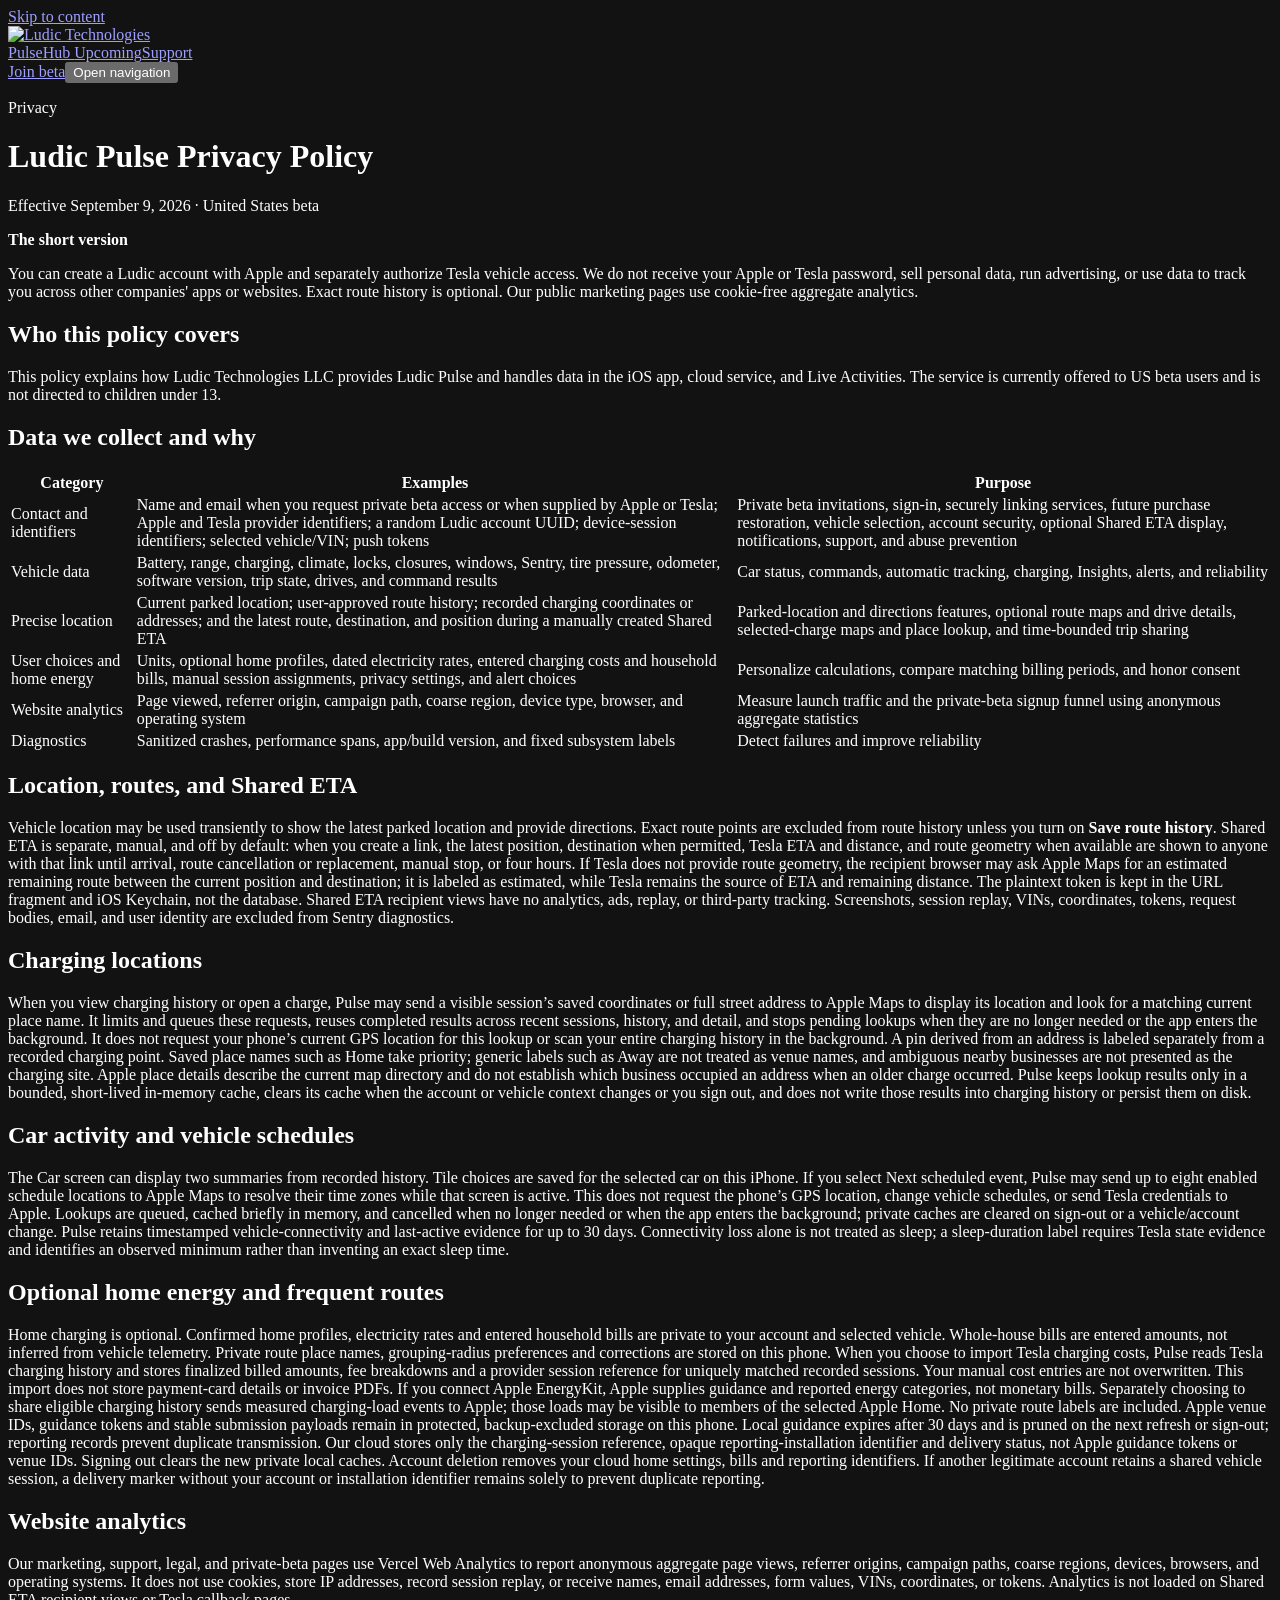
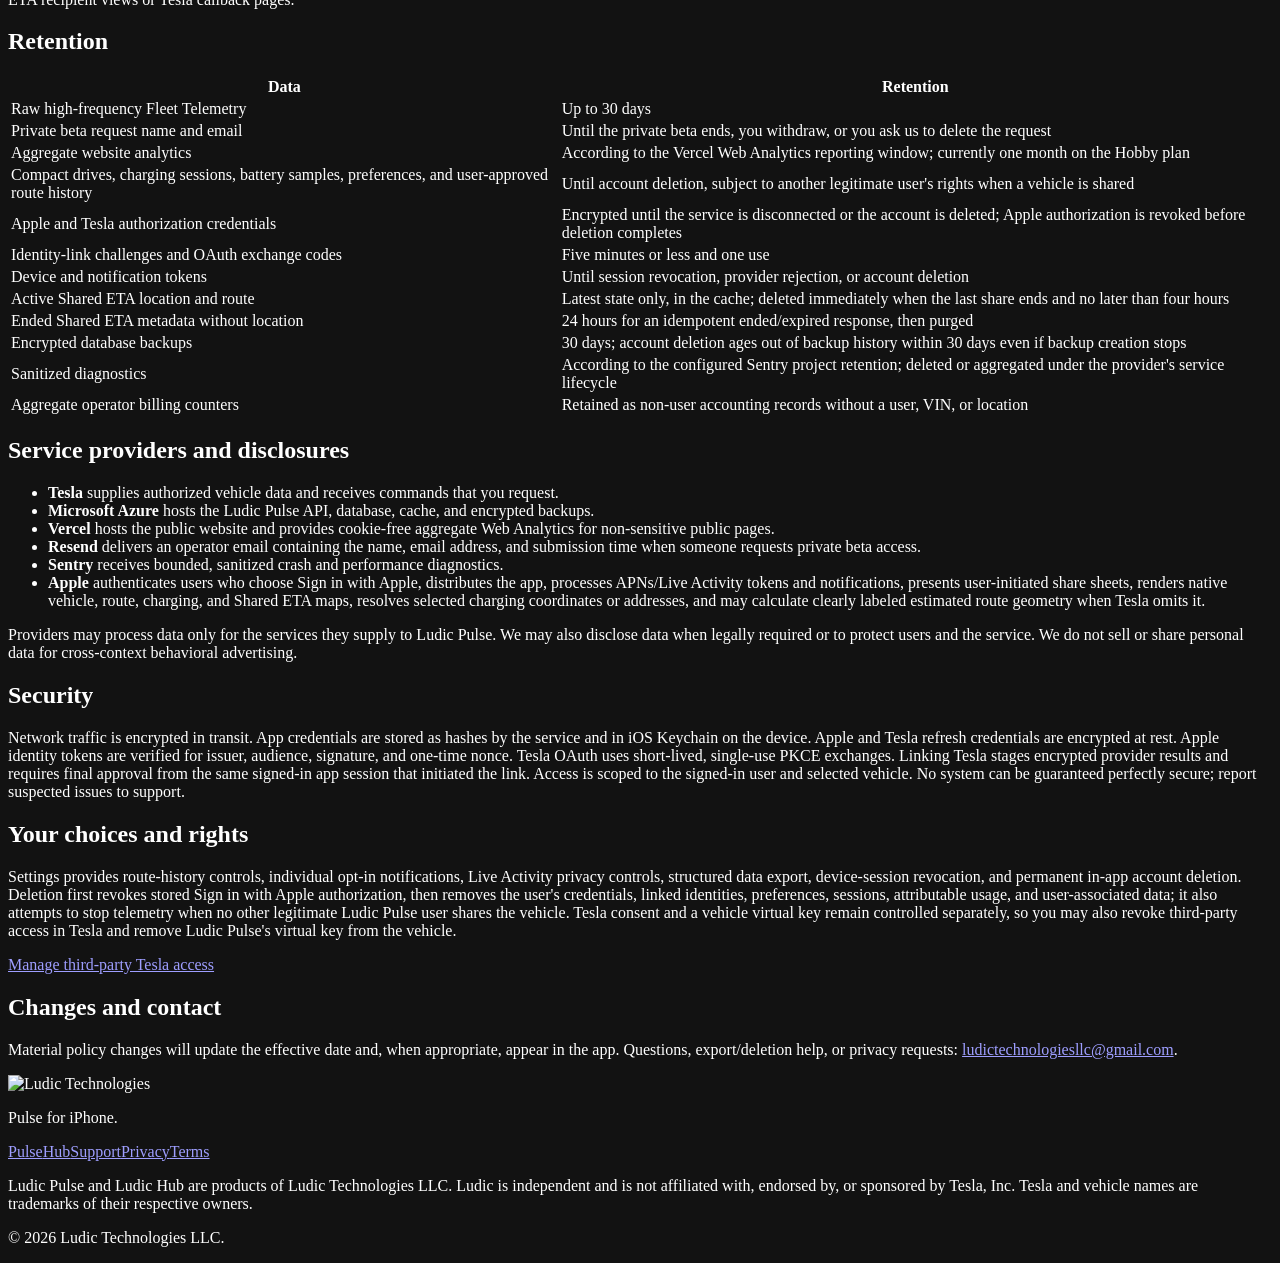
==== privacy/index.html @ b009cfc4 "Disclose optional schedule time-zone lookups and vehicle presence retention" ====
<!doctype html>
<html lang="en"><head><meta charset="utf-8"><meta name="viewport" content="width=device-width,initial-scale=1">
<meta name="description" content="How Ludic Pulse collects, uses, retains, and protects account, vehicle, location, and diagnostic data."><meta name="color-scheme" content="dark">
<link rel="icon" href="data:,"><title>Privacy · Ludic Pulse</title><link rel="stylesheet" href="/styles.css?v=20260829-message-thread-v1"><script defer src="/site.js?v=20260901-analytics-v1"></script><script defer src="/analytics.js?v=20260901-pageview-v1"></script></head><body><a class="skip-link" href="#main">Skip to content</a><header class="site-header" data-header><div class="nav-shell"><a class="brand" href="/" aria-label="Ludic Technologies home"><img src="/assets/ludic-technologies-wordmark.png" alt="Ludic Technologies" width="1130" height="302"></a><div class="nav-actions"><nav id="site-nav" class="site-nav" aria-label="Main navigation" data-menu><a href="/">Pulse</a><a href="/hub/">Hub <span class="nav-note">Upcoming</span></a><a href="/support/">Support</a></nav><a class="nav-beta" href="/beta/">Join beta</a><button class="menu-button" type="button" aria-expanded="false" aria-controls="site-nav" data-menu-button><span class="sr-only">Open navigation</span><span></span><span></span></button></div></div></header><main id="main" class="content-main" tabindex="-1"><p class="eyebrow">Privacy</p><h1>Ludic Pulse Privacy Policy</h1>
<p class="sub">Effective September 9, 2026 · United States beta</p>
<div class="card"><strong>The short version</strong><p>You can create a Ludic account with Apple and separately authorize Tesla vehicle access. We do not receive your Apple or Tesla password, sell personal data, run advertising, or use data to track you across other companies' apps or websites. Exact route history is optional. Our public marketing pages use cookie-free aggregate analytics.</p></div>
<h2>Who this policy covers</h2><p>This policy explains how Ludic Technologies LLC provides Ludic Pulse and handles data in the iOS app, cloud service, and Live Activities. The service is currently offered to US beta users and is not directed to children under 13.</p>
<h2>Data we collect and why</h2><table><thead><tr><th>Category</th><th>Examples</th><th>Purpose</th></tr></thead><tbody>
<tr><td data-label="Category">Contact and identifiers</td><td data-label="Examples">Name and email when you request private beta access or when supplied by Apple or Tesla; Apple and Tesla provider identifiers; a random Ludic account UUID; device-session identifiers; selected vehicle/VIN; push tokens</td><td data-label="Purpose">Private beta invitations, sign-in, securely linking services, future purchase restoration, vehicle selection, account security, optional Shared ETA display, notifications, support, and abuse prevention</td></tr>
<tr><td data-label="Category">Vehicle data</td><td data-label="Examples">Battery, range, charging, climate, locks, closures, windows, Sentry, tire pressure, odometer, software version, trip state, drives, and command results</td><td data-label="Purpose">Car status, commands, automatic tracking, charging, Insights, alerts, and reliability</td></tr>
<tr><td data-label="Category">Precise location</td><td data-label="Examples">Current parked location; user-approved route history; recorded charging coordinates or addresses; and the latest route, destination, and position during a manually created Shared ETA</td><td data-label="Purpose">Parked-location and directions features, optional route maps and drive details, selected-charge maps and place lookup, and time-bounded trip sharing</td></tr>
<tr><td data-label="Category">User choices and home energy</td><td data-label="Examples">Units, optional home profiles, dated electricity rates, entered charging costs and household bills, manual session assignments, privacy settings, and alert choices</td><td data-label="Purpose">Personalize calculations, compare matching billing periods, and honor consent</td></tr>
<tr><td data-label="Category">Website analytics</td><td data-label="Examples">Page viewed, referrer origin, campaign path, coarse region, device type, browser, and operating system</td><td data-label="Purpose">Measure launch traffic and the private-beta signup funnel using anonymous aggregate statistics</td></tr>
<tr><td data-label="Category">Diagnostics</td><td data-label="Examples">Sanitized crashes, performance spans, app/build version, and fixed subsystem labels</td><td data-label="Purpose">Detect failures and improve reliability</td></tr>
</tbody></table>
<h2>Location, routes, and Shared ETA</h2><p>Vehicle location may be used transiently to show the latest parked location and provide directions. Exact route points are excluded from route history unless you turn on <strong>Save route history</strong>. Shared ETA is separate, manual, and off by default: when you create a link, the latest position, destination when permitted, Tesla ETA and distance, and route geometry when available are shown to anyone with that link until arrival, route cancellation or replacement, manual stop, or four hours. If Tesla does not provide route geometry, the recipient browser may ask Apple Maps for an estimated remaining route between the current position and destination; it is labeled as estimated, while Tesla remains the source of ETA and remaining distance. The plaintext token is kept in the URL fragment and iOS Keychain, not the database. Shared ETA recipient views have no analytics, ads, replay, or third-party tracking. Screenshots, session replay, VINs, coordinates, tokens, request bodies, email, and user identity are excluded from Sentry diagnostics.</p>
<h2>Charging locations</h2><p>When you view charging history or open a charge, Pulse may send a visible session’s saved coordinates or full street address to Apple Maps to display its location and look for a matching current place name. It limits and queues these requests, reuses completed results across recent sessions, history, and detail, and stops pending lookups when they are no longer needed or the app enters the background. It does not request your phone’s current GPS location for this lookup or scan your entire charging history in the background. A pin derived from an address is labeled separately from a recorded charging point. Saved place names such as Home take priority; generic labels such as Away are not treated as venue names, and ambiguous nearby businesses are not presented as the charging site. Apple place details describe the current map directory and do not establish which business occupied an address when an older charge occurred. Pulse keeps lookup results only in a bounded, short-lived in-memory cache, clears its cache when the account or vehicle context changes or you sign out, and does not write those results into charging history or persist them on disk.</p>
<h2>Car activity and vehicle schedules</h2><p>The Car screen can display two summaries from recorded history. Tile choices are saved for the selected car on this iPhone. If you select Next scheduled event, Pulse may send up to eight enabled schedule locations to Apple Maps to resolve their time zones while that screen is active. This does not request the phone’s GPS location, change vehicle schedules, or send Tesla credentials to Apple. Lookups are queued, cached briefly in memory, and cancelled when no longer needed or when the app enters the background; private caches are cleared on sign-out or a vehicle/account change. Pulse retains timestamped vehicle-connectivity and last-active evidence for up to 30 days. Connectivity loss alone is not treated as sleep; a sleep-duration label requires Tesla state evidence and identifies an observed minimum rather than inventing an exact sleep time.</p>
<h2>Optional home energy and frequent routes</h2><p>Home charging is optional. Confirmed home profiles, electricity rates and entered household bills are private to your account and selected vehicle. Whole-house bills are entered amounts, not inferred from vehicle telemetry. Private route place names, grouping-radius preferences and corrections are stored on this phone. When you choose to import Tesla charging costs, Pulse reads Tesla charging history and stores finalized billed amounts, fee breakdowns and a provider session reference for uniquely matched recorded sessions. Your manual cost entries are not overwritten. This import does not store payment-card details or invoice PDFs. If you connect Apple EnergyKit, Apple supplies guidance and reported energy categories, not monetary bills. Separately choosing to share eligible charging history sends measured charging-load events to Apple; those loads may be visible to members of the selected Apple Home. No private route labels are included. Apple venue IDs, guidance tokens and stable submission payloads remain in protected, backup-excluded storage on this phone. Local guidance expires after 30 days and is pruned on the next refresh or sign-out; reporting records prevent duplicate transmission. Our cloud stores only the charging-session reference, opaque reporting-installation identifier and delivery status, not Apple guidance tokens or venue IDs. Signing out clears the new private local caches. Account deletion removes your cloud home settings, bills and reporting identifiers. If another legitimate account retains a shared vehicle session, a delivery marker without your account or installation identifier remains solely to prevent duplicate reporting.</p>
<h2>Website analytics</h2><p>Our marketing, support, legal, and private-beta pages use Vercel Web Analytics to report anonymous aggregate page views, referrer origins, campaign paths, coarse regions, devices, browsers, and operating systems. It does not use cookies, store IP addresses, record session replay, or receive names, email addresses, form values, VINs, coordinates, or tokens. Analytics is not loaded on Shared ETA recipient views or Tesla callback pages.</p>
<h2>Retention</h2><table><thead><tr><th>Data</th><th>Retention</th></tr></thead><tbody>
<tr><td data-label="Data">Raw high-frequency Fleet Telemetry</td><td data-label="Retention">Up to 30 days</td></tr>
<tr><td data-label="Data">Private beta request name and email</td><td data-label="Retention">Until the private beta ends, you withdraw, or you ask us to delete the request</td></tr>
<tr><td data-label="Data">Aggregate website analytics</td><td data-label="Retention">According to the Vercel Web Analytics reporting window; currently one month on the Hobby plan</td></tr>
<tr><td data-label="Data">Compact drives, charging sessions, battery samples, preferences, and user-approved route history</td><td data-label="Retention">Until account deletion, subject to another legitimate user's rights when a vehicle is shared</td></tr>
<tr><td data-label="Data">Apple and Tesla authorization credentials</td><td data-label="Retention">Encrypted until the service is disconnected or the account is deleted; Apple authorization is revoked before deletion completes</td></tr>
<tr><td data-label="Data">Identity-link challenges and OAuth exchange codes</td><td data-label="Retention">Five minutes or less and one use</td></tr>
<tr><td data-label="Data">Device and notification tokens</td><td data-label="Retention">Until session revocation, provider rejection, or account deletion</td></tr>
<tr><td data-label="Data">Active Shared ETA location and route</td><td data-label="Retention">Latest state only, in the cache; deleted immediately when the last share ends and no later than four hours</td></tr>
<tr><td data-label="Data">Ended Shared ETA metadata without location</td><td data-label="Retention">24 hours for an idempotent ended/expired response, then purged</td></tr>
<tr><td data-label="Data">Encrypted database backups</td><td data-label="Retention">30 days; account deletion ages out of backup history within 30 days even if backup creation stops</td></tr>
<tr><td data-label="Data">Sanitized diagnostics</td><td data-label="Retention">According to the configured Sentry project retention; deleted or aggregated under the provider's service lifecycle</td></tr>
<tr><td data-label="Data">Aggregate operator billing counters</td><td data-label="Retention">Retained as non-user accounting records without a user, VIN, or location</td></tr>
</tbody></table>
<h2>Service providers and disclosures</h2><ul><li><strong>Tesla</strong> supplies authorized vehicle data and receives commands that you request.</li><li><strong>Microsoft Azure</strong> hosts the Ludic Pulse API, database, cache, and encrypted backups.</li><li><strong>Vercel</strong> hosts the public website and provides cookie-free aggregate Web Analytics for non-sensitive public pages.</li><li><strong>Resend</strong> delivers an operator email containing the name, email address, and submission time when someone requests private beta access.</li><li><strong>Sentry</strong> receives bounded, sanitized crash and performance diagnostics.</li><li><strong>Apple</strong> authenticates users who choose Sign in with Apple, distributes the app, processes APNs/Live Activity tokens and notifications, presents user-initiated share sheets, renders native vehicle, route, charging, and Shared ETA maps, resolves selected charging coordinates or addresses, and may calculate clearly labeled estimated route geometry when Tesla omits it.</li></ul><p>Providers may process data only for the services they supply to Ludic Pulse. We may also disclose data when legally required or to protect users and the service. We do not sell or share personal data for cross-context behavioral advertising.</p>
<h2>Security</h2><p>Network traffic is encrypted in transit. App credentials are stored as hashes by the service and in iOS Keychain on the device. Apple and Tesla refresh credentials are encrypted at rest. Apple identity tokens are verified for issuer, audience, signature, and one-time nonce. Tesla OAuth uses short-lived, single-use PKCE exchanges. Linking Tesla stages encrypted provider results and requires final approval from the same signed-in app session that initiated the link. Access is scoped to the signed-in user and selected vehicle. No system can be guaranteed perfectly secure; report suspected issues to support.</p>
<h2 id="your-choices-and-rights">Your choices and rights</h2><p>Settings provides route-history controls, individual opt-in notifications, Live Activity privacy controls, structured data export, device-session revocation, and permanent in-app account deletion. Deletion first revokes stored Sign in with Apple authorization, then removes the user's credentials, linked identities, preferences, sessions, attributable usage, and user-associated data; it also attempts to stop telemetry when no other legitimate Ludic Pulse user shares the vehicle. Tesla consent and a vehicle virtual key remain controlled separately, so you may also revoke third-party access in Tesla and remove Ludic Pulse's virtual key from the vehicle.</p>
<p><a href="https://www.tesla.com/support/access-third-party-apps">Manage third-party Tesla access</a></p>
<h2>Changes and contact</h2><p>Material policy changes will update the effective date and, when appropriate, appear in the app. Questions, export/deletion help, or privacy requests: <a href="mailto:ludictechnologiesllc@gmail.com">ludictechnologiesllc@gmail.com</a>.</p></main><footer class="site-footer"><div class="footer-shell"><div class="footer-brand"><img src="/assets/ludic-technologies-wordmark.png" alt="Ludic Technologies" width="1130" height="302"><p>Pulse for iPhone.</p></div><div class="footer-content"><nav aria-label="Footer navigation"><a href="/">Pulse</a><a href="/hub/">Hub</a><a href="/support/">Support</a><a href="/privacy/">Privacy</a><a href="/terms/">Terms</a></nav><p class="legal-line">Ludic Pulse and Ludic Hub are products of Ludic Technologies LLC. Ludic is independent and is not affiliated with, endorsed by, or sponsored by Tesla, Inc. Tesla and vehicle names are trademarks of their respective owners.</p><p class="copyright">© <span data-year>2026</span> Ludic Technologies LLC.</p></div></div></footer></body></html>
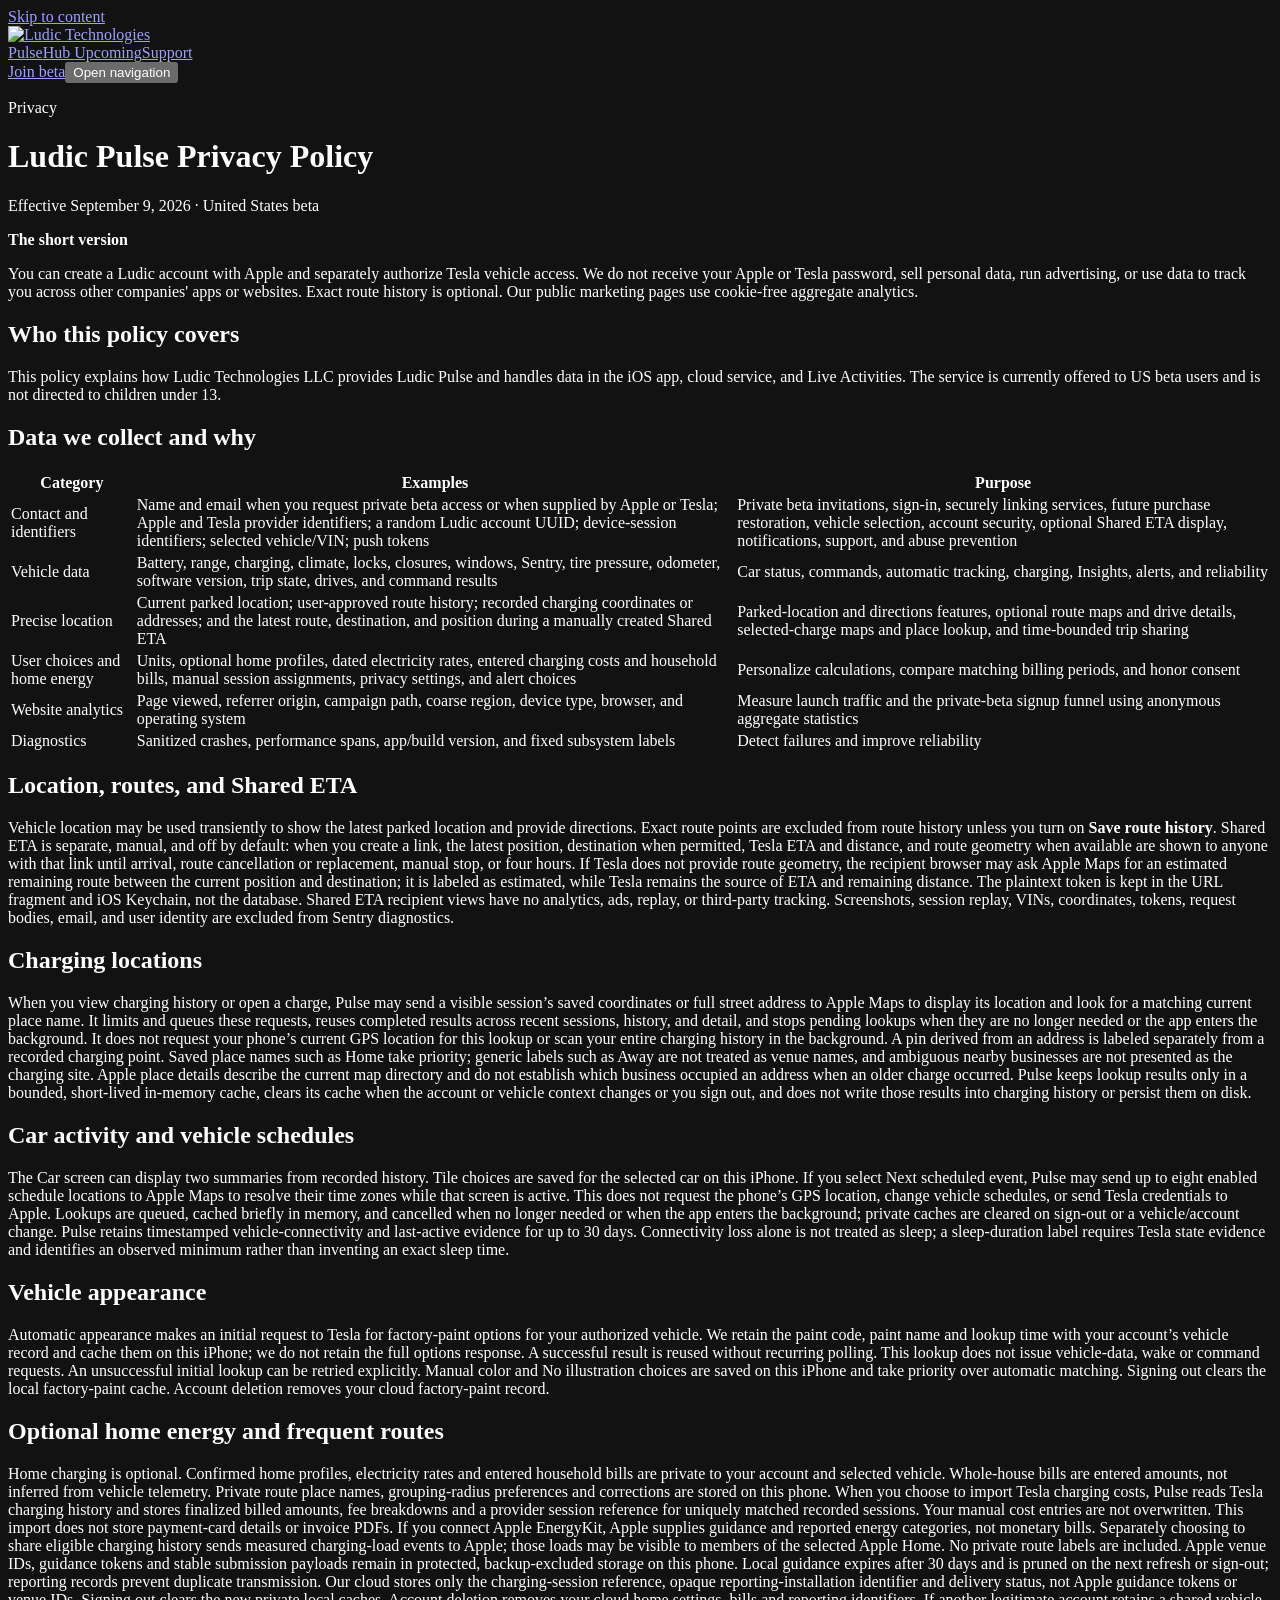
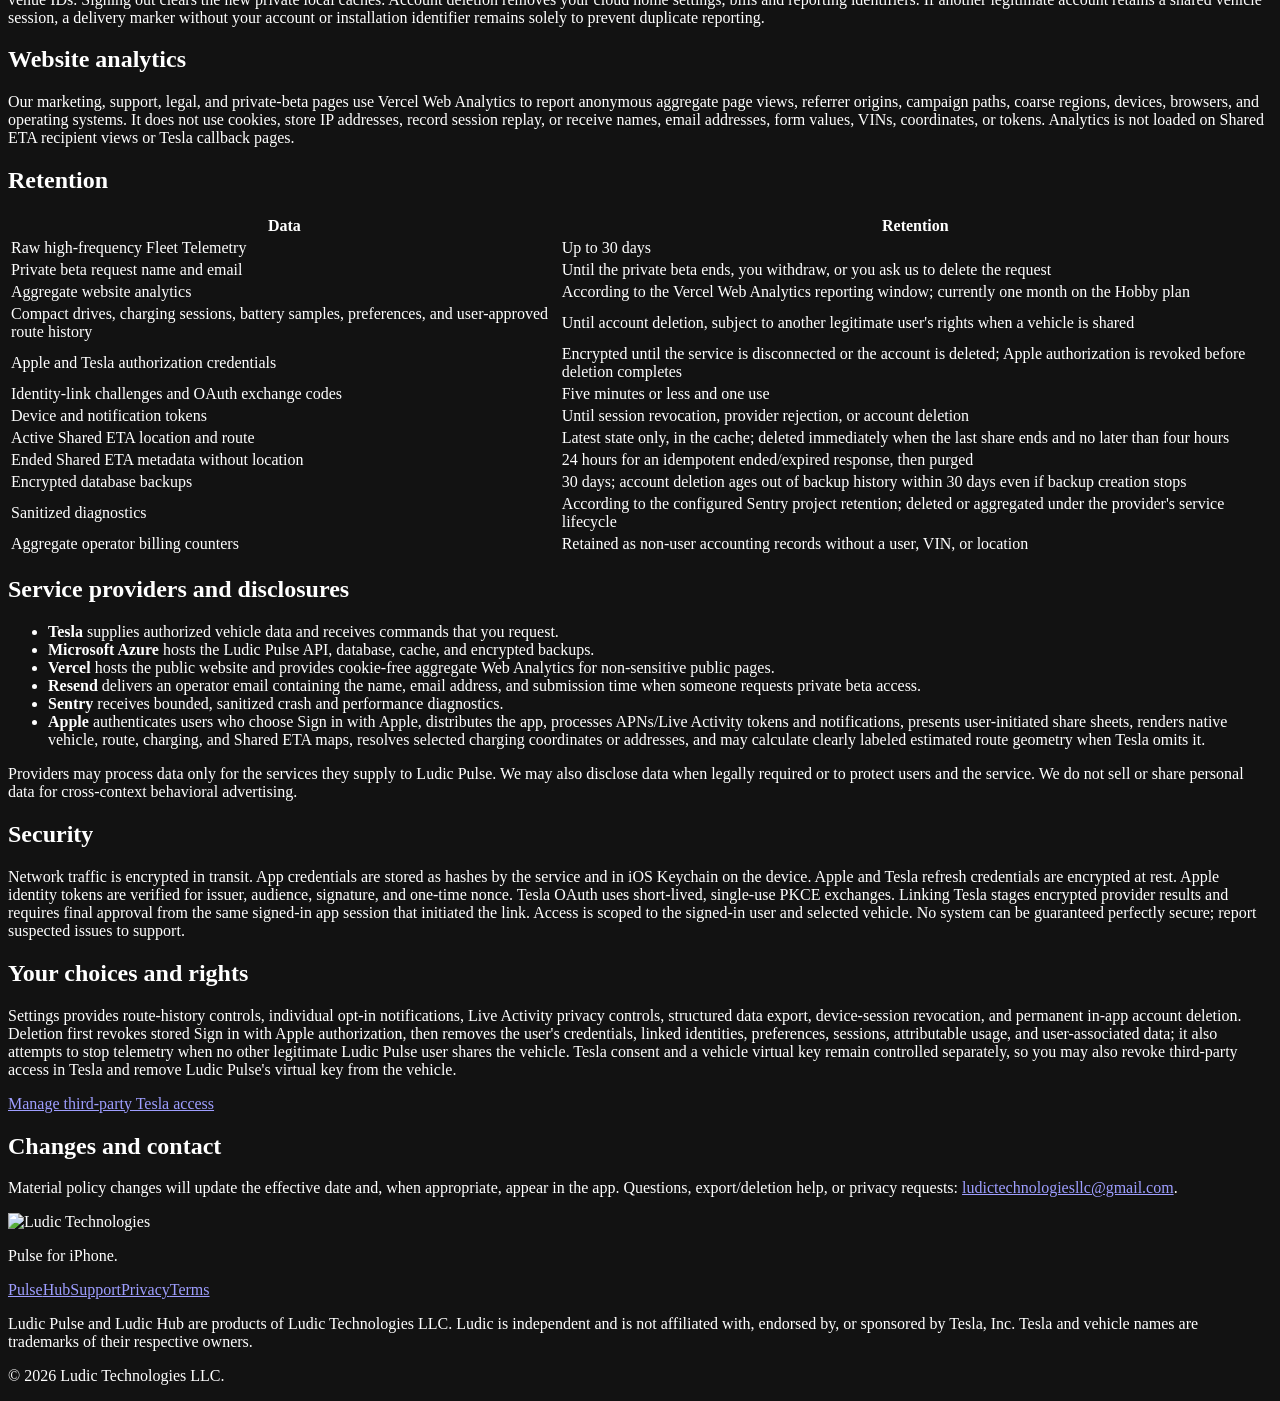
==== commit f38529f4: "Disclose one-time factory paint metadata lookup and cache" ====
--- a/privacy/index.html
+++ b/privacy/index.html
@@ -16,6 +16,7 @@
 <h2>Location, routes, and Shared ETA</h2><p>Vehicle location may be used transiently to show the latest parked location and provide directions. Exact route points are excluded from route history unless you turn on <strong>Save route history</strong>. Shared ETA is separate, manual, and off by default: when you create a link, the latest position, destination when permitted, Tesla ETA and distance, and route geometry when available are shown to anyone with that link until arrival, route cancellation or replacement, manual stop, or four hours. If Tesla does not provide route geometry, the recipient browser may ask Apple Maps for an estimated remaining route between the current position and destination; it is labeled as estimated, while Tesla remains the source of ETA and remaining distance. The plaintext token is kept in the URL fragment and iOS Keychain, not the database. Shared ETA recipient views have no analytics, ads, replay, or third-party tracking. Screenshots, session replay, VINs, coordinates, tokens, request bodies, email, and user identity are excluded from Sentry diagnostics.</p>
 <h2>Charging locations</h2><p>When you view charging history or open a charge, Pulse may send a visible session’s saved coordinates or full street address to Apple Maps to display its location and look for a matching current place name. It limits and queues these requests, reuses completed results across recent sessions, history, and detail, and stops pending lookups when they are no longer needed or the app enters the background. It does not request your phone’s current GPS location for this lookup or scan your entire charging history in the background. A pin derived from an address is labeled separately from a recorded charging point. Saved place names such as Home take priority; generic labels such as Away are not treated as venue names, and ambiguous nearby businesses are not presented as the charging site. Apple place details describe the current map directory and do not establish which business occupied an address when an older charge occurred. Pulse keeps lookup results only in a bounded, short-lived in-memory cache, clears its cache when the account or vehicle context changes or you sign out, and does not write those results into charging history or persist them on disk.</p>
 <h2>Car activity and vehicle schedules</h2><p>The Car screen can display two summaries from recorded history. Tile choices are saved for the selected car on this iPhone. If you select Next scheduled event, Pulse may send up to eight enabled schedule locations to Apple Maps to resolve their time zones while that screen is active. This does not request the phone’s GPS location, change vehicle schedules, or send Tesla credentials to Apple. Lookups are queued, cached briefly in memory, and cancelled when no longer needed or when the app enters the background; private caches are cleared on sign-out or a vehicle/account change. Pulse retains timestamped vehicle-connectivity and last-active evidence for up to 30 days. Connectivity loss alone is not treated as sleep; a sleep-duration label requires Tesla state evidence and identifies an observed minimum rather than inventing an exact sleep time.</p>
+<h2>Vehicle appearance</h2><p>Automatic appearance makes an initial request to Tesla for factory-paint options for your authorized vehicle. We retain the paint code, paint name and lookup time with your account’s vehicle record and cache them on this iPhone; we do not retain the full options response. A successful result is reused without recurring polling. This lookup does not issue vehicle-data, wake or command requests. An unsuccessful initial lookup can be retried explicitly. Manual color and No illustration choices are saved on this iPhone and take priority over automatic matching. Signing out clears the local factory-paint cache. Account deletion removes your cloud factory-paint record.</p>
 <h2>Optional home energy and frequent routes</h2><p>Home charging is optional. Confirmed home profiles, electricity rates and entered household bills are private to your account and selected vehicle. Whole-house bills are entered amounts, not inferred from vehicle telemetry. Private route place names, grouping-radius preferences and corrections are stored on this phone. When you choose to import Tesla charging costs, Pulse reads Tesla charging history and stores finalized billed amounts, fee breakdowns and a provider session reference for uniquely matched recorded sessions. Your manual cost entries are not overwritten. This import does not store payment-card details or invoice PDFs. If you connect Apple EnergyKit, Apple supplies guidance and reported energy categories, not monetary bills. Separately choosing to share eligible charging history sends measured charging-load events to Apple; those loads may be visible to members of the selected Apple Home. No private route labels are included. Apple venue IDs, guidance tokens and stable submission payloads remain in protected, backup-excluded storage on this phone. Local guidance expires after 30 days and is pruned on the next refresh or sign-out; reporting records prevent duplicate transmission. Our cloud stores only the charging-session reference, opaque reporting-installation identifier and delivery status, not Apple guidance tokens or venue IDs. Signing out clears the new private local caches. Account deletion removes your cloud home settings, bills and reporting identifiers. If another legitimate account retains a shared vehicle session, a delivery marker without your account or installation identifier remains solely to prevent duplicate reporting.</p>
 <h2>Website analytics</h2><p>Our marketing, support, legal, and private-beta pages use Vercel Web Analytics to report anonymous aggregate page views, referrer origins, campaign paths, coarse regions, devices, browsers, and operating systems. It does not use cookies, store IP addresses, record session replay, or receive names, email addresses, form values, VINs, coordinates, or tokens. Analytics is not loaded on Shared ETA recipient views or Tesla callback pages.</p>
 <h2>Retention</h2><table><thead><tr><th>Data</th><th>Retention</th></tr></thead><tbody>
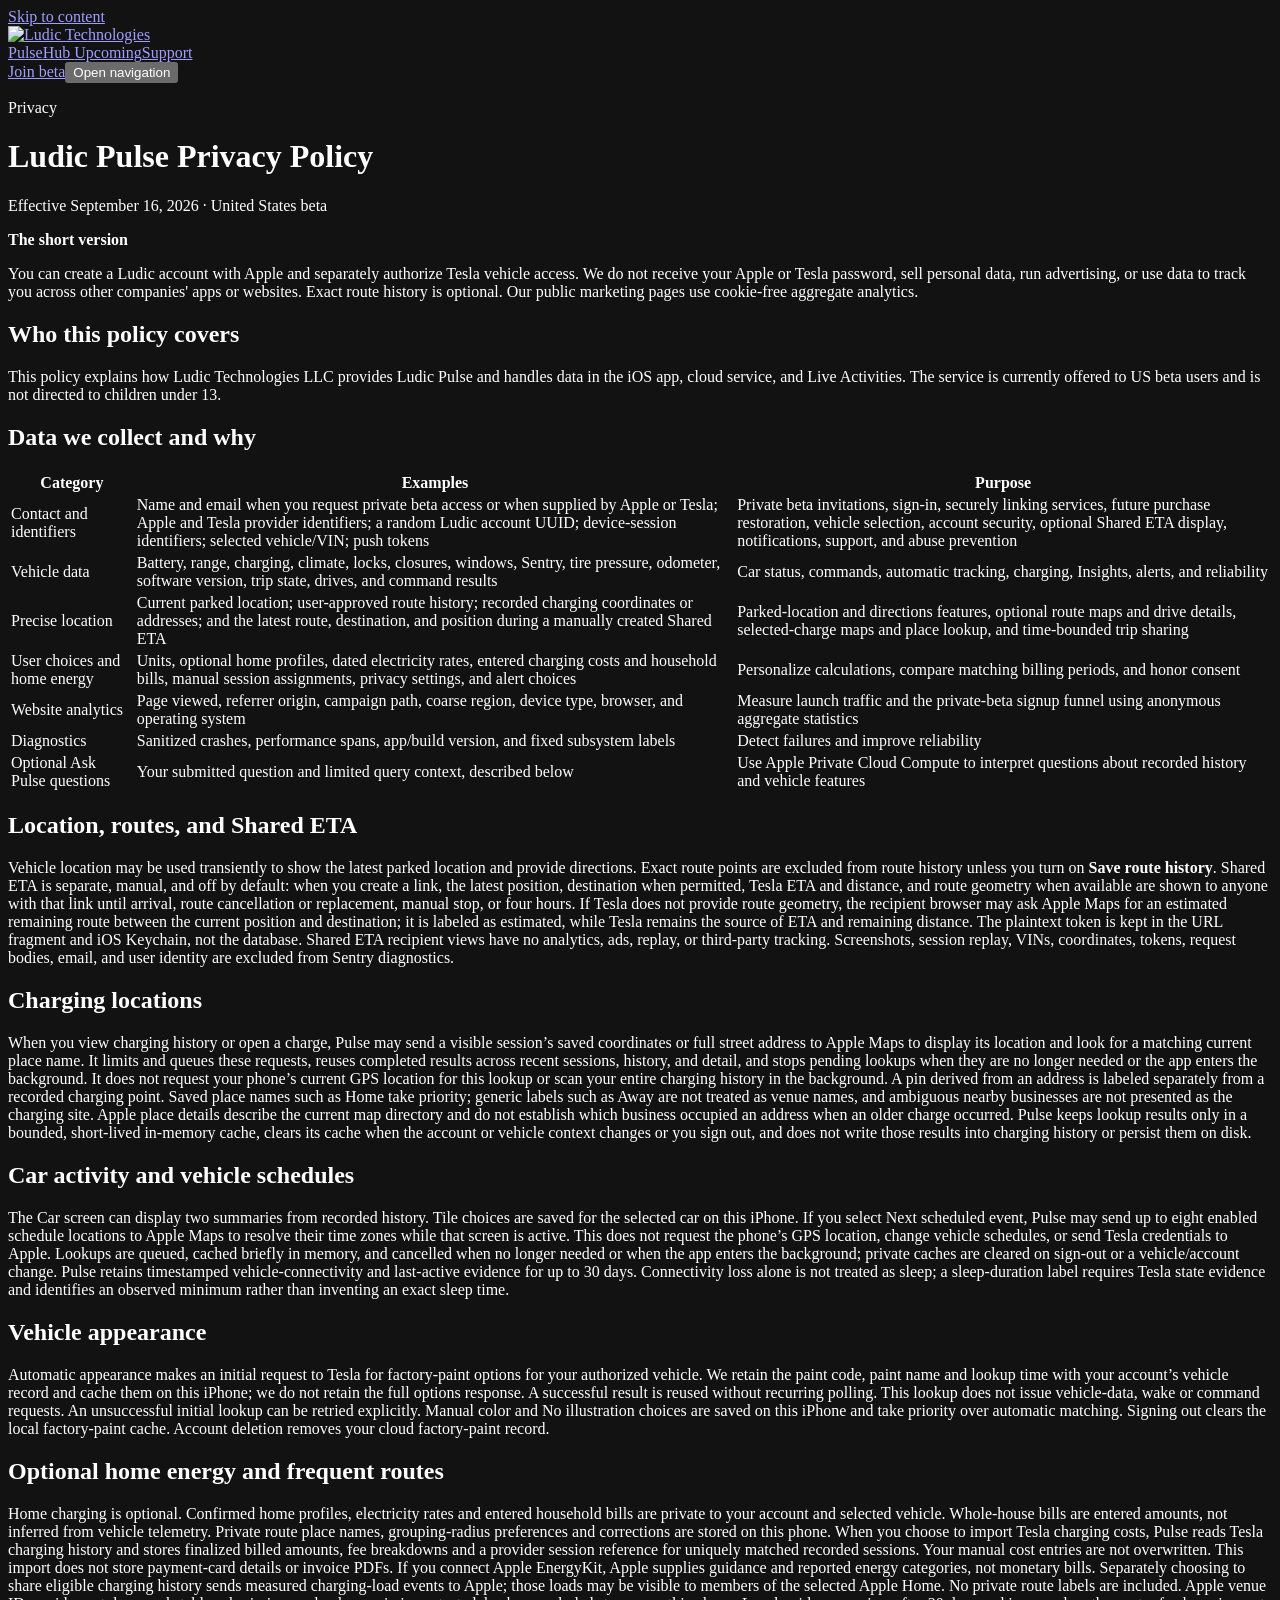
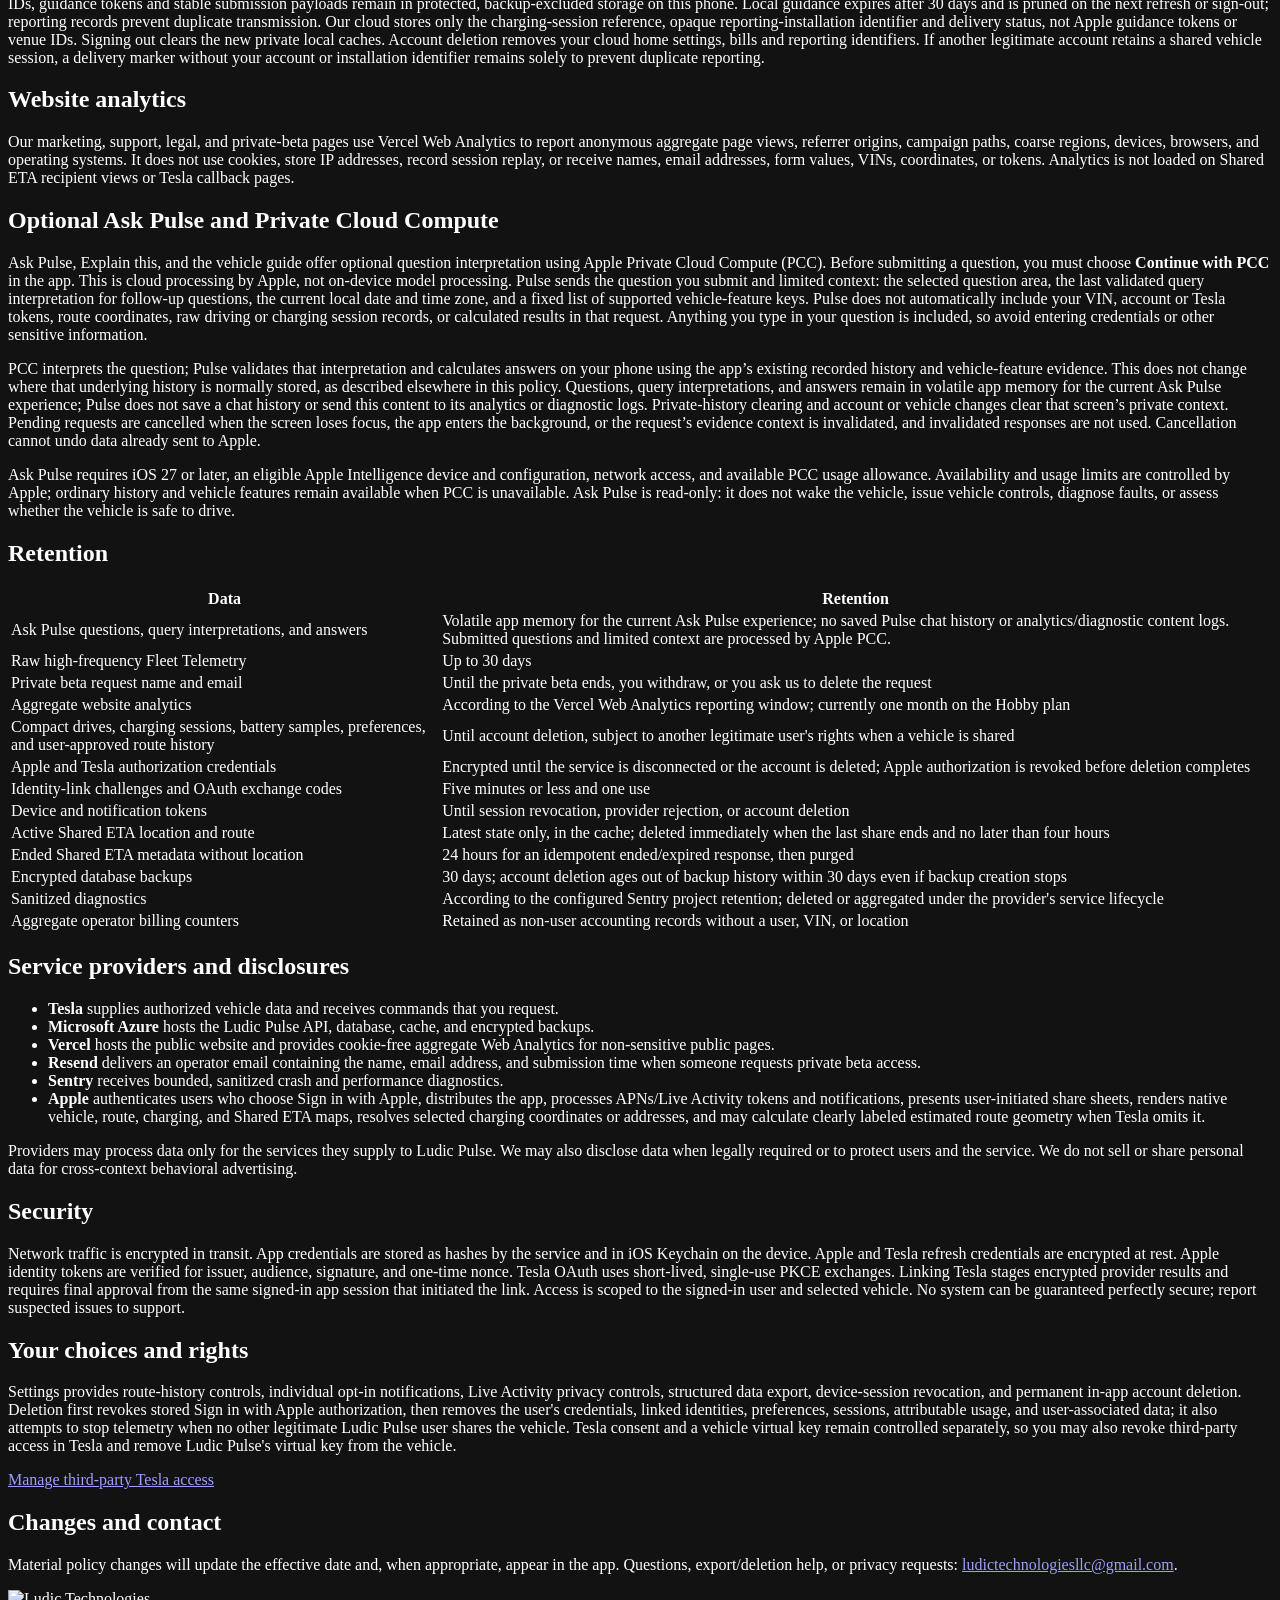
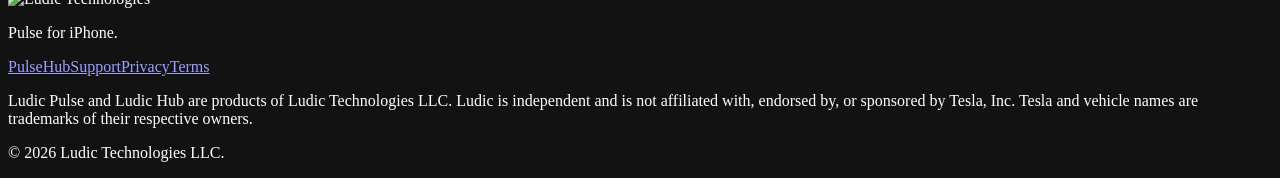
==== commit 3d1c3702: "Disclose optional Ask Pulse Private Cloud Compute processing" ====
--- a/privacy/index.html
+++ b/privacy/index.html
@@ -2,7 +2,7 @@
 <html lang="en"><head><meta charset="utf-8"><meta name="viewport" content="width=device-width,initial-scale=1">
 <meta name="description" content="How Ludic Pulse collects, uses, retains, and protects account, vehicle, location, and diagnostic data."><meta name="color-scheme" content="dark">
 <link rel="icon" href="data:,"><title>Privacy · Ludic Pulse</title><link rel="stylesheet" href="/styles.css?v=20260829-message-thread-v1"><script defer src="/site.js?v=20260901-analytics-v1"></script><script defer src="/analytics.js?v=20260901-pageview-v1"></script></head><body><a class="skip-link" href="#main">Skip to content</a><header class="site-header" data-header><div class="nav-shell"><a class="brand" href="/" aria-label="Ludic Technologies home"><img src="/assets/ludic-technologies-wordmark.png" alt="Ludic Technologies" width="1130" height="302"></a><div class="nav-actions"><nav id="site-nav" class="site-nav" aria-label="Main navigation" data-menu><a href="/">Pulse</a><a href="/hub/">Hub <span class="nav-note">Upcoming</span></a><a href="/support/">Support</a></nav><a class="nav-beta" href="/beta/">Join beta</a><button class="menu-button" type="button" aria-expanded="false" aria-controls="site-nav" data-menu-button><span class="sr-only">Open navigation</span><span></span><span></span></button></div></div></header><main id="main" class="content-main" tabindex="-1"><p class="eyebrow">Privacy</p><h1>Ludic Pulse Privacy Policy</h1>
-<p class="sub">Effective September 9, 2026 · United States beta</p>
+<p class="sub">Effective September 16, 2026 · United States beta</p>
 <div class="card"><strong>The short version</strong><p>You can create a Ludic account with Apple and separately authorize Tesla vehicle access. We do not receive your Apple or Tesla password, sell personal data, run advertising, or use data to track you across other companies' apps or websites. Exact route history is optional. Our public marketing pages use cookie-free aggregate analytics.</p></div>
 <h2>Who this policy covers</h2><p>This policy explains how Ludic Technologies LLC provides Ludic Pulse and handles data in the iOS app, cloud service, and Live Activities. The service is currently offered to US beta users and is not directed to children under 13.</p>
 <h2>Data we collect and why</h2><table><thead><tr><th>Category</th><th>Examples</th><th>Purpose</th></tr></thead><tbody>
@@ -12,6 +12,7 @@
 <tr><td data-label="Category">User choices and home energy</td><td data-label="Examples">Units, optional home profiles, dated electricity rates, entered charging costs and household bills, manual session assignments, privacy settings, and alert choices</td><td data-label="Purpose">Personalize calculations, compare matching billing periods, and honor consent</td></tr>
 <tr><td data-label="Category">Website analytics</td><td data-label="Examples">Page viewed, referrer origin, campaign path, coarse region, device type, browser, and operating system</td><td data-label="Purpose">Measure launch traffic and the private-beta signup funnel using anonymous aggregate statistics</td></tr>
 <tr><td data-label="Category">Diagnostics</td><td data-label="Examples">Sanitized crashes, performance spans, app/build version, and fixed subsystem labels</td><td data-label="Purpose">Detect failures and improve reliability</td></tr>
+<tr><td data-label="Category">Optional Ask Pulse questions</td><td data-label="Examples">Your submitted question and limited query context, described below</td><td data-label="Purpose">Use Apple Private Cloud Compute to interpret questions about recorded history and vehicle features</td></tr>
 </tbody></table>
 <h2>Location, routes, and Shared ETA</h2><p>Vehicle location may be used transiently to show the latest parked location and provide directions. Exact route points are excluded from route history unless you turn on <strong>Save route history</strong>. Shared ETA is separate, manual, and off by default: when you create a link, the latest position, destination when permitted, Tesla ETA and distance, and route geometry when available are shown to anyone with that link until arrival, route cancellation or replacement, manual stop, or four hours. If Tesla does not provide route geometry, the recipient browser may ask Apple Maps for an estimated remaining route between the current position and destination; it is labeled as estimated, while Tesla remains the source of ETA and remaining distance. The plaintext token is kept in the URL fragment and iOS Keychain, not the database. Shared ETA recipient views have no analytics, ads, replay, or third-party tracking. Screenshots, session replay, VINs, coordinates, tokens, request bodies, email, and user identity are excluded from Sentry diagnostics.</p>
 <h2>Charging locations</h2><p>When you view charging history or open a charge, Pulse may send a visible session’s saved coordinates or full street address to Apple Maps to display its location and look for a matching current place name. It limits and queues these requests, reuses completed results across recent sessions, history, and detail, and stops pending lookups when they are no longer needed or the app enters the background. It does not request your phone’s current GPS location for this lookup or scan your entire charging history in the background. A pin derived from an address is labeled separately from a recorded charging point. Saved place names such as Home take priority; generic labels such as Away are not treated as venue names, and ambiguous nearby businesses are not presented as the charging site. Apple place details describe the current map directory and do not establish which business occupied an address when an older charge occurred. Pulse keeps lookup results only in a bounded, short-lived in-memory cache, clears its cache when the account or vehicle context changes or you sign out, and does not write those results into charging history or persist them on disk.</p>
@@ -19,7 +20,9 @@
 <h2>Vehicle appearance</h2><p>Automatic appearance makes an initial request to Tesla for factory-paint options for your authorized vehicle. We retain the paint code, paint name and lookup time with your account’s vehicle record and cache them on this iPhone; we do not retain the full options response. A successful result is reused without recurring polling. This lookup does not issue vehicle-data, wake or command requests. An unsuccessful initial lookup can be retried explicitly. Manual color and No illustration choices are saved on this iPhone and take priority over automatic matching. Signing out clears the local factory-paint cache. Account deletion removes your cloud factory-paint record.</p>
 <h2>Optional home energy and frequent routes</h2><p>Home charging is optional. Confirmed home profiles, electricity rates and entered household bills are private to your account and selected vehicle. Whole-house bills are entered amounts, not inferred from vehicle telemetry. Private route place names, grouping-radius preferences and corrections are stored on this phone. When you choose to import Tesla charging costs, Pulse reads Tesla charging history and stores finalized billed amounts, fee breakdowns and a provider session reference for uniquely matched recorded sessions. Your manual cost entries are not overwritten. This import does not store payment-card details or invoice PDFs. If you connect Apple EnergyKit, Apple supplies guidance and reported energy categories, not monetary bills. Separately choosing to share eligible charging history sends measured charging-load events to Apple; those loads may be visible to members of the selected Apple Home. No private route labels are included. Apple venue IDs, guidance tokens and stable submission payloads remain in protected, backup-excluded storage on this phone. Local guidance expires after 30 days and is pruned on the next refresh or sign-out; reporting records prevent duplicate transmission. Our cloud stores only the charging-session reference, opaque reporting-installation identifier and delivery status, not Apple guidance tokens or venue IDs. Signing out clears the new private local caches. Account deletion removes your cloud home settings, bills and reporting identifiers. If another legitimate account retains a shared vehicle session, a delivery marker without your account or installation identifier remains solely to prevent duplicate reporting.</p>
 <h2>Website analytics</h2><p>Our marketing, support, legal, and private-beta pages use Vercel Web Analytics to report anonymous aggregate page views, referrer origins, campaign paths, coarse regions, devices, browsers, and operating systems. It does not use cookies, store IP addresses, record session replay, or receive names, email addresses, form values, VINs, coordinates, or tokens. Analytics is not loaded on Shared ETA recipient views or Tesla callback pages.</p>
+<h2>Optional Ask Pulse and Private Cloud Compute</h2><p>Ask Pulse, Explain this, and the vehicle guide offer optional question interpretation using Apple Private Cloud Compute (PCC). Before submitting a question, you must choose <strong>Continue with PCC</strong> in the app. This is cloud processing by Apple, not on-device model processing. Pulse sends the question you submit and limited context: the selected question area, the last validated query interpretation for follow-up questions, the current local date and time zone, and a fixed list of supported vehicle-feature keys. Pulse does not automatically include your VIN, account or Tesla tokens, route coordinates, raw driving or charging session records, or calculated results in that request. Anything you type in your question is included, so avoid entering credentials or other sensitive information.</p><p>PCC interprets the question; Pulse validates that interpretation and calculates answers on your phone using the app’s existing recorded history and vehicle-feature evidence. This does not change where that underlying history is normally stored, as described elsewhere in this policy. Questions, query interpretations, and answers remain in volatile app memory for the current Ask Pulse experience; Pulse does not save a chat history or send this content to its analytics or diagnostic logs. Private-history clearing and account or vehicle changes clear that screen’s private context. Pending requests are cancelled when the screen loses focus, the app enters the background, or the request’s evidence context is invalidated, and invalidated responses are not used. Cancellation cannot undo data already sent to Apple.</p><p>Ask Pulse requires iOS 27 or later, an eligible Apple Intelligence device and configuration, network access, and available PCC usage allowance. Availability and usage limits are controlled by Apple; ordinary history and vehicle features remain available when PCC is unavailable. Ask Pulse is read-only: it does not wake the vehicle, issue vehicle controls, diagnose faults, or assess whether the vehicle is safe to drive.</p>
 <h2>Retention</h2><table><thead><tr><th>Data</th><th>Retention</th></tr></thead><tbody>
+<tr><td data-label="Data">Ask Pulse questions, query interpretations, and answers</td><td data-label="Retention">Volatile app memory for the current Ask Pulse experience; no saved Pulse chat history or analytics/diagnostic content logs. Submitted questions and limited context are processed by Apple PCC.</td></tr>
 <tr><td data-label="Data">Raw high-frequency Fleet Telemetry</td><td data-label="Retention">Up to 30 days</td></tr>
 <tr><td data-label="Data">Private beta request name and email</td><td data-label="Retention">Until the private beta ends, you withdraw, or you ask us to delete the request</td></tr>
 <tr><td data-label="Data">Aggregate website analytics</td><td data-label="Retention">According to the Vercel Web Analytics reporting window; currently one month on the Hobby plan</td></tr>
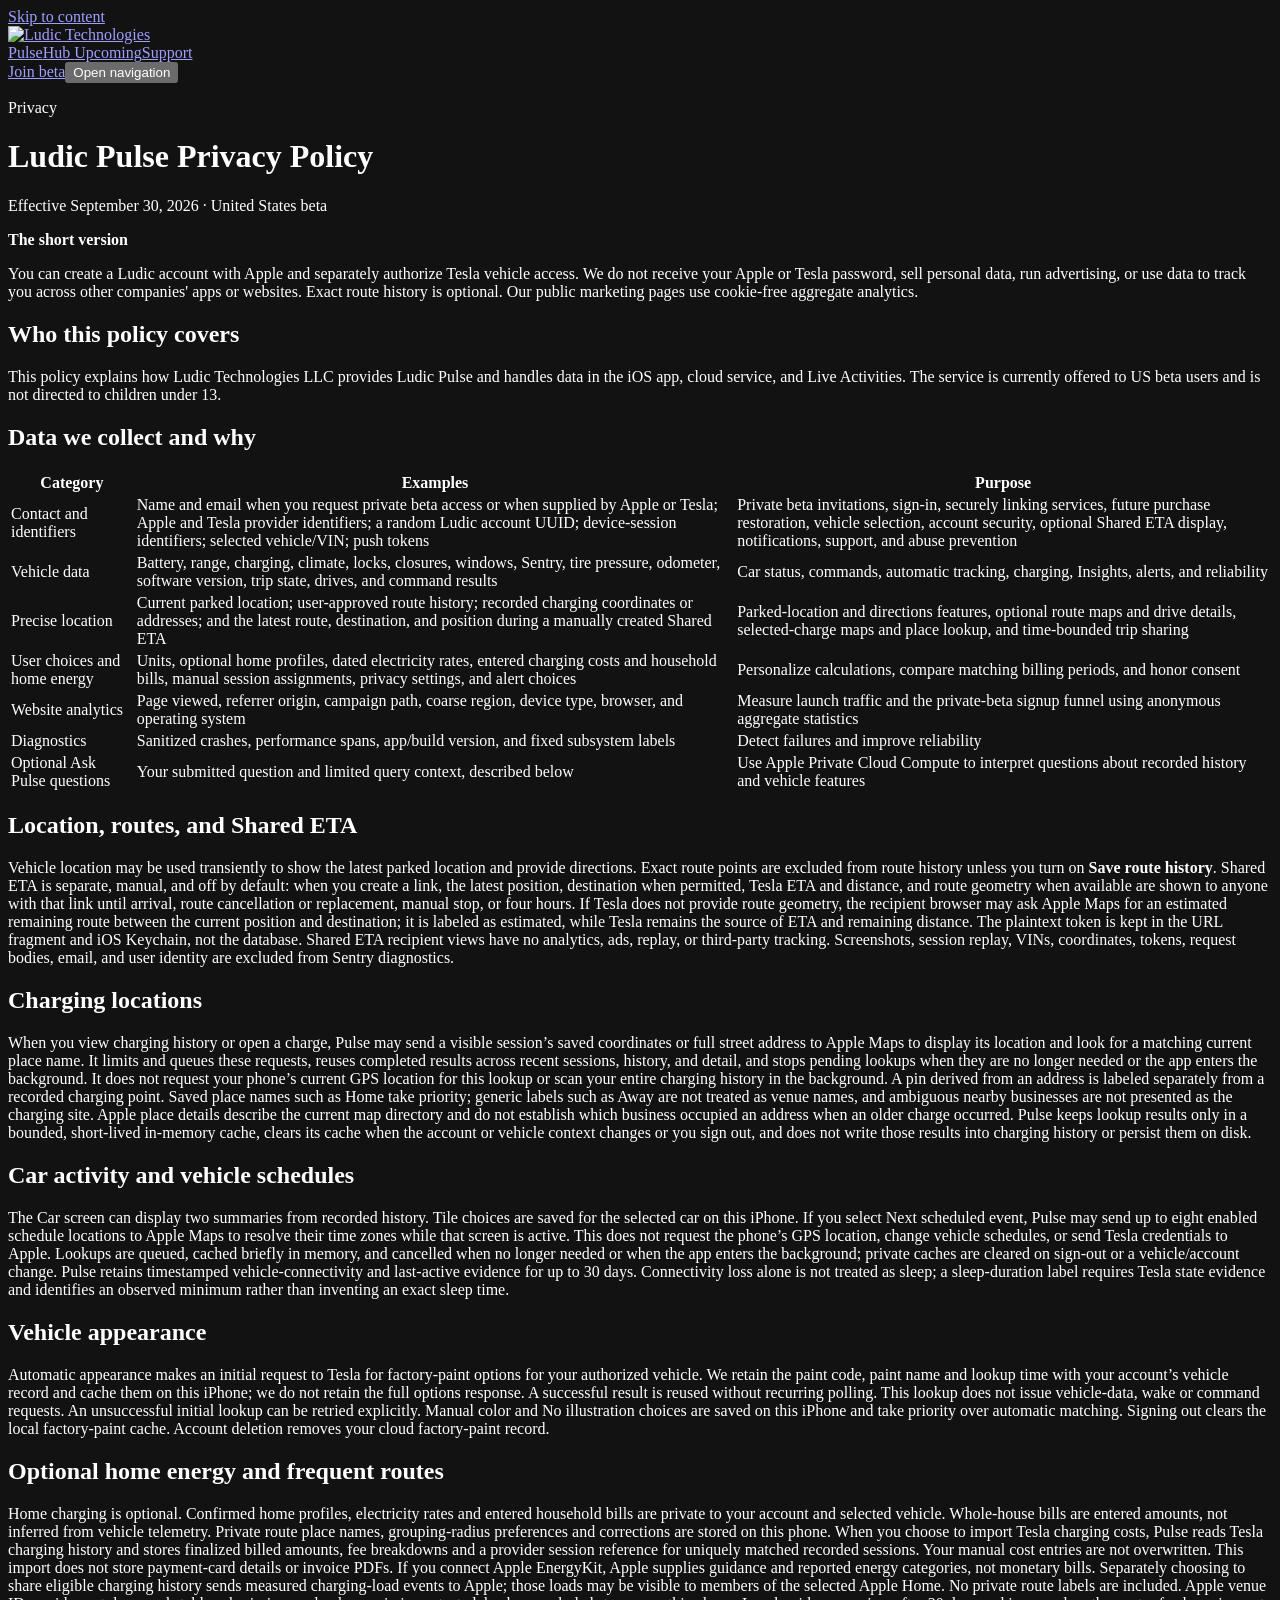
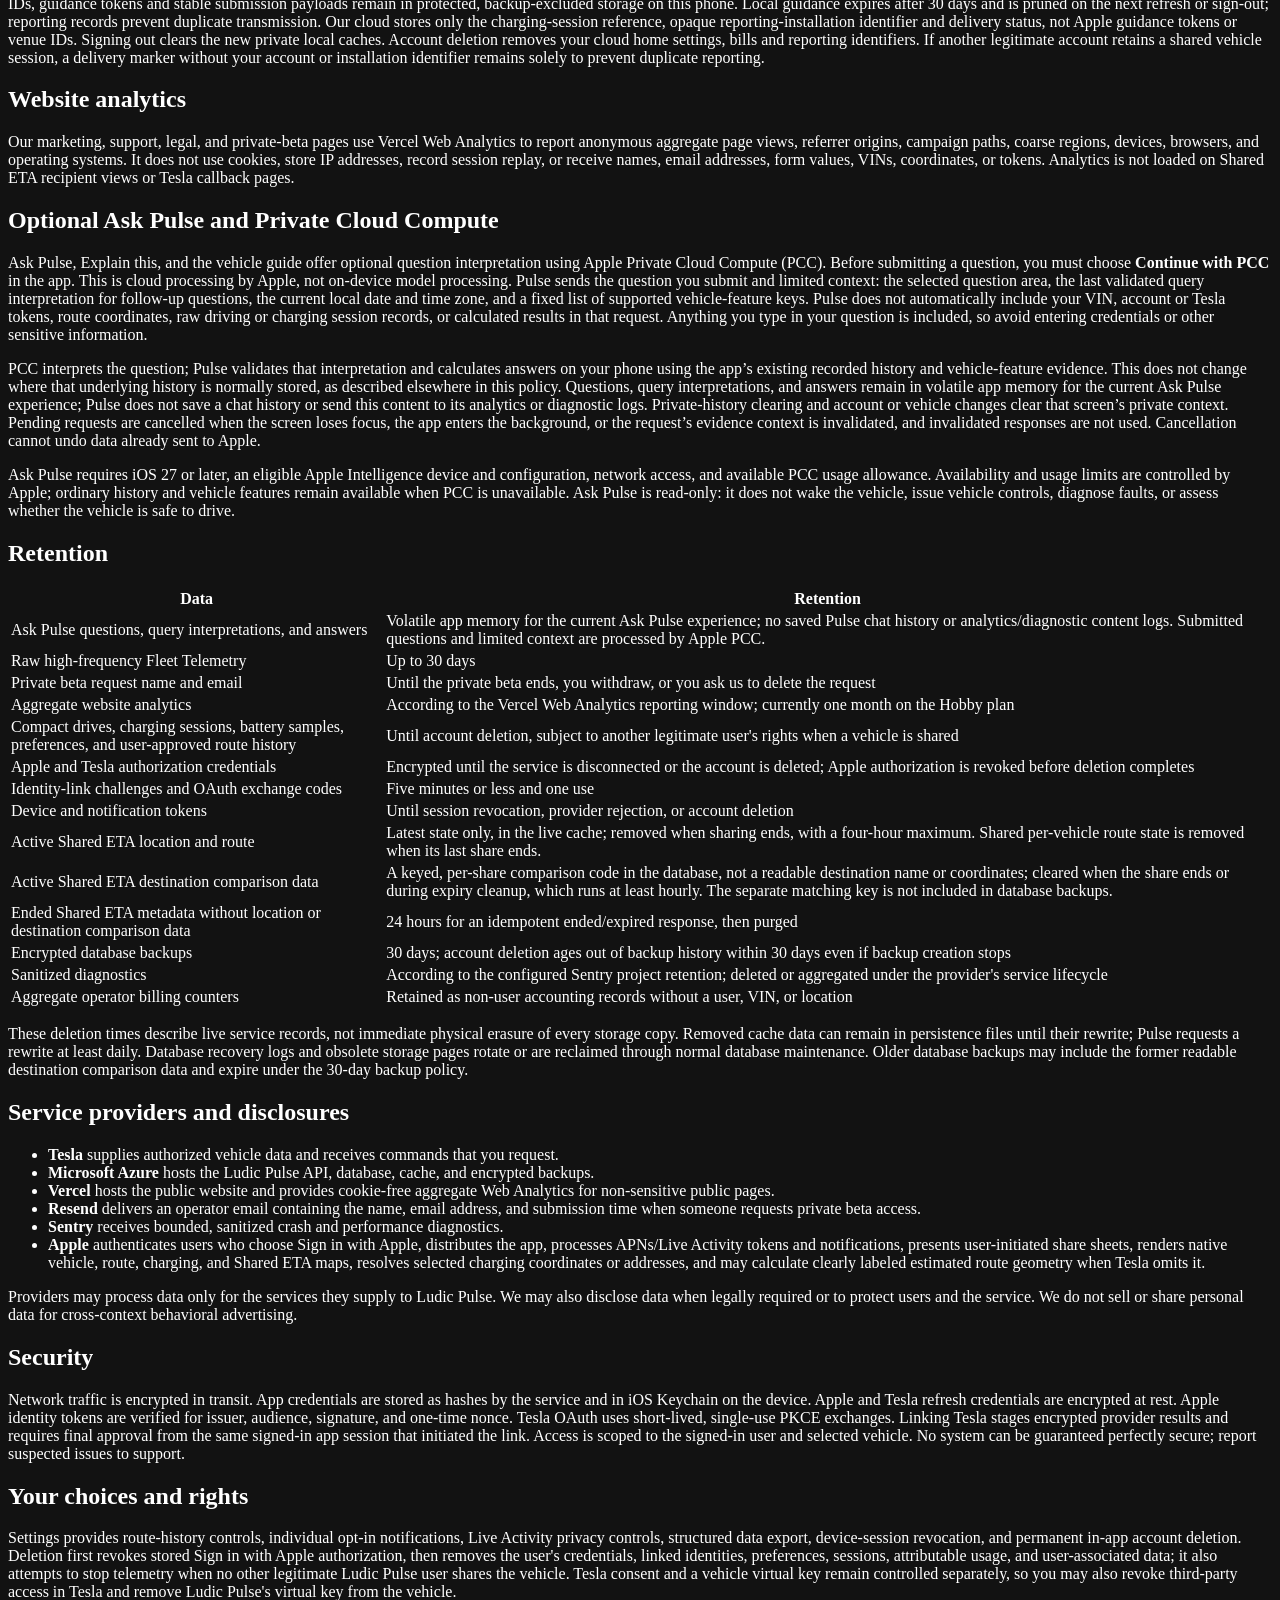
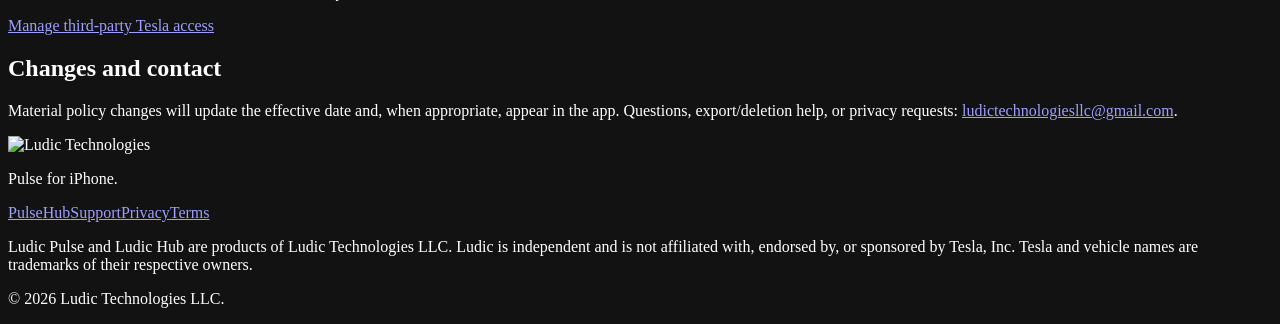
==== commit 2f236367: "Clarify Shared ETA live storage and backup retention" ====
--- a/privacy/index.html
+++ b/privacy/index.html
@@ -2,7 +2,7 @@
 <html lang="en"><head><meta charset="utf-8"><meta name="viewport" content="width=device-width,initial-scale=1">
 <meta name="description" content="How Ludic Pulse collects, uses, retains, and protects account, vehicle, location, and diagnostic data."><meta name="color-scheme" content="dark">
 <link rel="icon" href="data:,"><title>Privacy · Ludic Pulse</title><link rel="stylesheet" href="/styles.css?v=20260829-message-thread-v1"><script defer src="/site.js?v=20260901-analytics-v1"></script><script defer src="/analytics.js?v=20260901-pageview-v1"></script></head><body><a class="skip-link" href="#main">Skip to content</a><header class="site-header" data-header><div class="nav-shell"><a class="brand" href="/" aria-label="Ludic Technologies home"><img src="/assets/ludic-technologies-wordmark.png" alt="Ludic Technologies" width="1130" height="302"></a><div class="nav-actions"><nav id="site-nav" class="site-nav" aria-label="Main navigation" data-menu><a href="/">Pulse</a><a href="/hub/">Hub <span class="nav-note">Upcoming</span></a><a href="/support/">Support</a></nav><a class="nav-beta" href="/beta/">Join beta</a><button class="menu-button" type="button" aria-expanded="false" aria-controls="site-nav" data-menu-button><span class="sr-only">Open navigation</span><span></span><span></span></button></div></div></header><main id="main" class="content-main" tabindex="-1"><p class="eyebrow">Privacy</p><h1>Ludic Pulse Privacy Policy</h1>
-<p class="sub">Effective September 16, 2026 · United States beta</p>
+<p class="sub">Effective September 30, 2026 · United States beta</p>
 <div class="card"><strong>The short version</strong><p>You can create a Ludic account with Apple and separately authorize Tesla vehicle access. We do not receive your Apple or Tesla password, sell personal data, run advertising, or use data to track you across other companies' apps or websites. Exact route history is optional. Our public marketing pages use cookie-free aggregate analytics.</p></div>
 <h2>Who this policy covers</h2><p>This policy explains how Ludic Technologies LLC provides Ludic Pulse and handles data in the iOS app, cloud service, and Live Activities. The service is currently offered to US beta users and is not directed to children under 13.</p>
 <h2>Data we collect and why</h2><table><thead><tr><th>Category</th><th>Examples</th><th>Purpose</th></tr></thead><tbody>
@@ -30,12 +30,14 @@
 <tr><td data-label="Data">Apple and Tesla authorization credentials</td><td data-label="Retention">Encrypted until the service is disconnected or the account is deleted; Apple authorization is revoked before deletion completes</td></tr>
 <tr><td data-label="Data">Identity-link challenges and OAuth exchange codes</td><td data-label="Retention">Five minutes or less and one use</td></tr>
 <tr><td data-label="Data">Device and notification tokens</td><td data-label="Retention">Until session revocation, provider rejection, or account deletion</td></tr>
-<tr><td data-label="Data">Active Shared ETA location and route</td><td data-label="Retention">Latest state only, in the cache; deleted immediately when the last share ends and no later than four hours</td></tr>
-<tr><td data-label="Data">Ended Shared ETA metadata without location</td><td data-label="Retention">24 hours for an idempotent ended/expired response, then purged</td></tr>
+<tr><td data-label="Data">Active Shared ETA location and route</td><td data-label="Retention">Latest state only, in the live cache; removed when sharing ends, with a four-hour maximum. Shared per-vehicle route state is removed when its last share ends.</td></tr>
+<tr><td data-label="Data">Active Shared ETA destination comparison data</td><td data-label="Retention">A keyed, per-share comparison code in the database, not a readable destination name or coordinates; cleared when the share ends or during expiry cleanup, which runs at least hourly. The separate matching key is not included in database backups.</td></tr>
+<tr><td data-label="Data">Ended Shared ETA metadata without location or destination comparison data</td><td data-label="Retention">24 hours for an idempotent ended/expired response, then purged</td></tr>
 <tr><td data-label="Data">Encrypted database backups</td><td data-label="Retention">30 days; account deletion ages out of backup history within 30 days even if backup creation stops</td></tr>
 <tr><td data-label="Data">Sanitized diagnostics</td><td data-label="Retention">According to the configured Sentry project retention; deleted or aggregated under the provider's service lifecycle</td></tr>
 <tr><td data-label="Data">Aggregate operator billing counters</td><td data-label="Retention">Retained as non-user accounting records without a user, VIN, or location</td></tr>
 </tbody></table>
+<p>These deletion times describe live service records, not immediate physical erasure of every storage copy. Removed cache data can remain in persistence files until their rewrite; Pulse requests a rewrite at least daily. Database recovery logs and obsolete storage pages rotate or are reclaimed through normal database maintenance. Older database backups may include the former readable destination comparison data and expire under the 30-day backup policy.</p>
 <h2>Service providers and disclosures</h2><ul><li><strong>Tesla</strong> supplies authorized vehicle data and receives commands that you request.</li><li><strong>Microsoft Azure</strong> hosts the Ludic Pulse API, database, cache, and encrypted backups.</li><li><strong>Vercel</strong> hosts the public website and provides cookie-free aggregate Web Analytics for non-sensitive public pages.</li><li><strong>Resend</strong> delivers an operator email containing the name, email address, and submission time when someone requests private beta access.</li><li><strong>Sentry</strong> receives bounded, sanitized crash and performance diagnostics.</li><li><strong>Apple</strong> authenticates users who choose Sign in with Apple, distributes the app, processes APNs/Live Activity tokens and notifications, presents user-initiated share sheets, renders native vehicle, route, charging, and Shared ETA maps, resolves selected charging coordinates or addresses, and may calculate clearly labeled estimated route geometry when Tesla omits it.</li></ul><p>Providers may process data only for the services they supply to Ludic Pulse. We may also disclose data when legally required or to protect users and the service. We do not sell or share personal data for cross-context behavioral advertising.</p>
 <h2>Security</h2><p>Network traffic is encrypted in transit. App credentials are stored as hashes by the service and in iOS Keychain on the device. Apple and Tesla refresh credentials are encrypted at rest. Apple identity tokens are verified for issuer, audience, signature, and one-time nonce. Tesla OAuth uses short-lived, single-use PKCE exchanges. Linking Tesla stages encrypted provider results and requires final approval from the same signed-in app session that initiated the link. Access is scoped to the signed-in user and selected vehicle. No system can be guaranteed perfectly secure; report suspected issues to support.</p>
 <h2 id="your-choices-and-rights">Your choices and rights</h2><p>Settings provides route-history controls, individual opt-in notifications, Live Activity privacy controls, structured data export, device-session revocation, and permanent in-app account deletion. Deletion first revokes stored Sign in with Apple authorization, then removes the user's credentials, linked identities, preferences, sessions, attributable usage, and user-associated data; it also attempts to stop telemetry when no other legitimate Ludic Pulse user shares the vehicle. Tesla consent and a vehicle virtual key remain controlled separately, so you may also revoke third-party access in Tesla and remove Ludic Pulse's virtual key from the vehicle.</p>
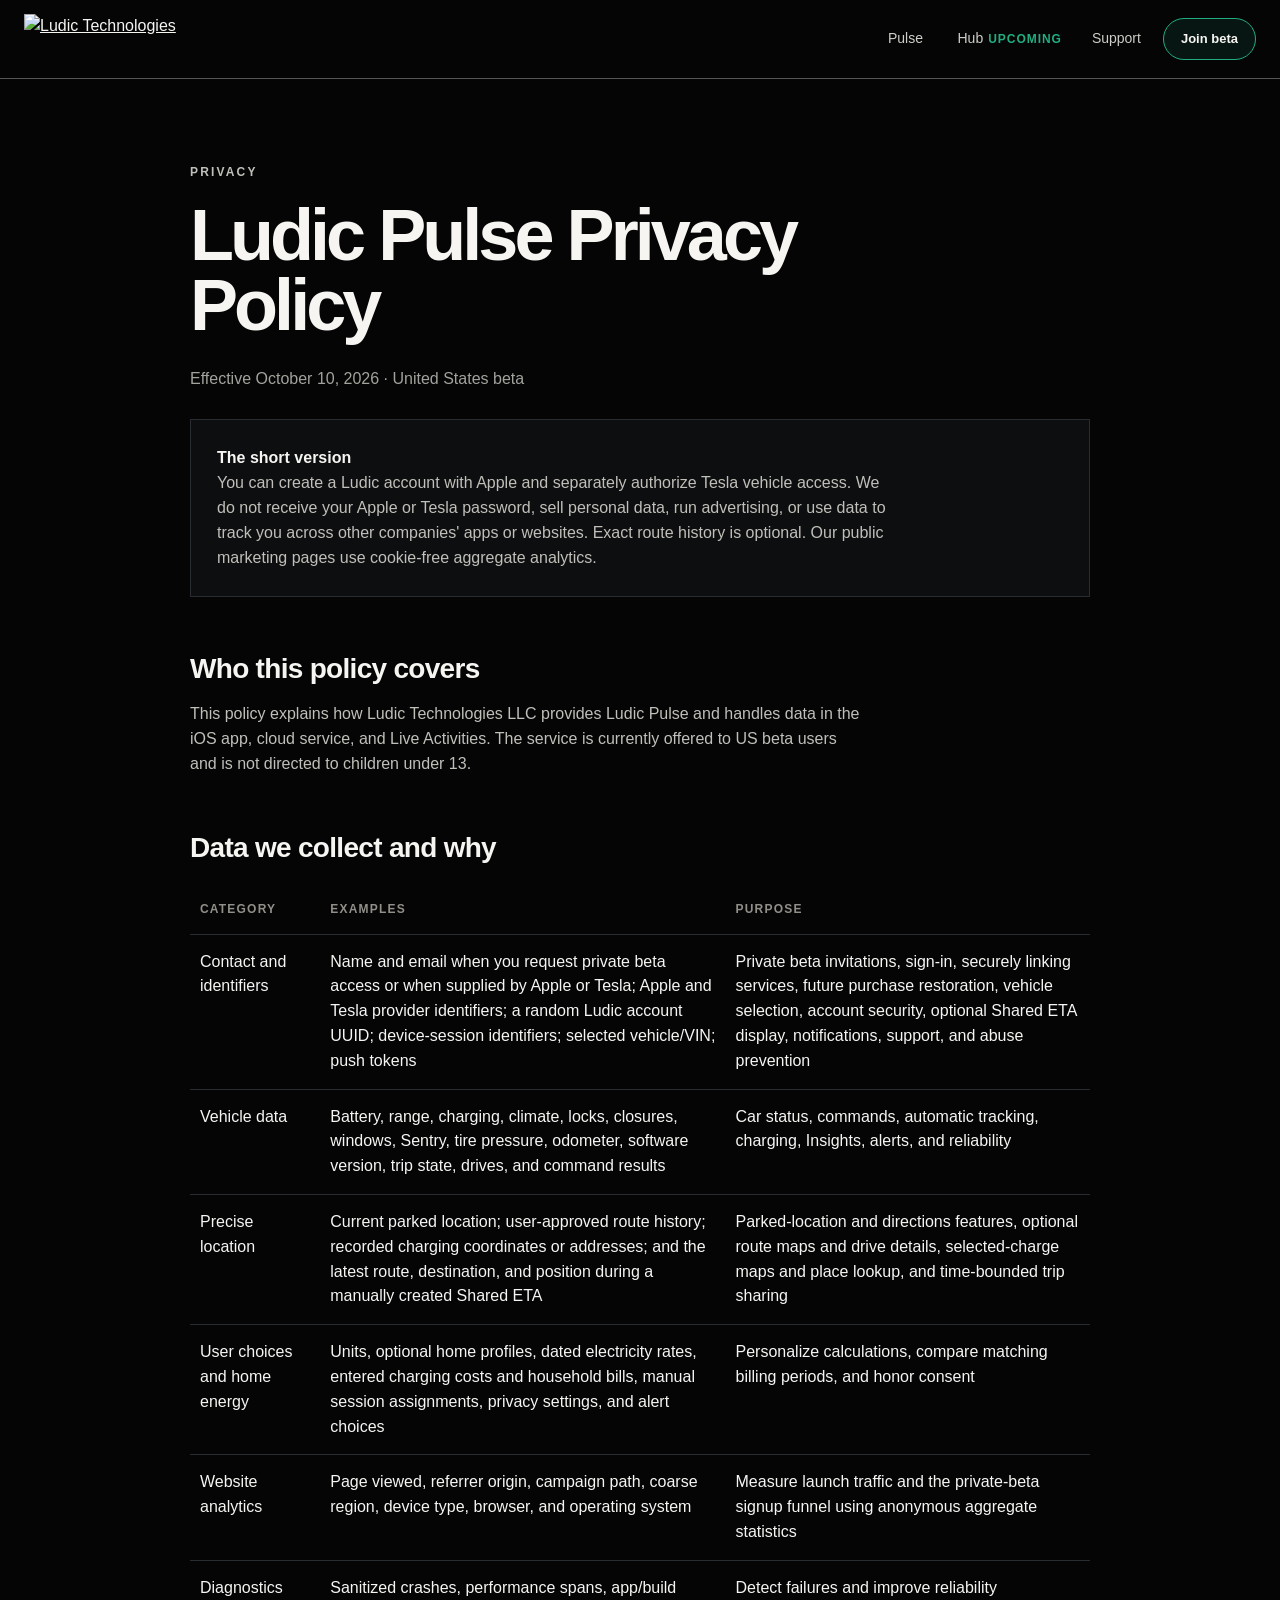
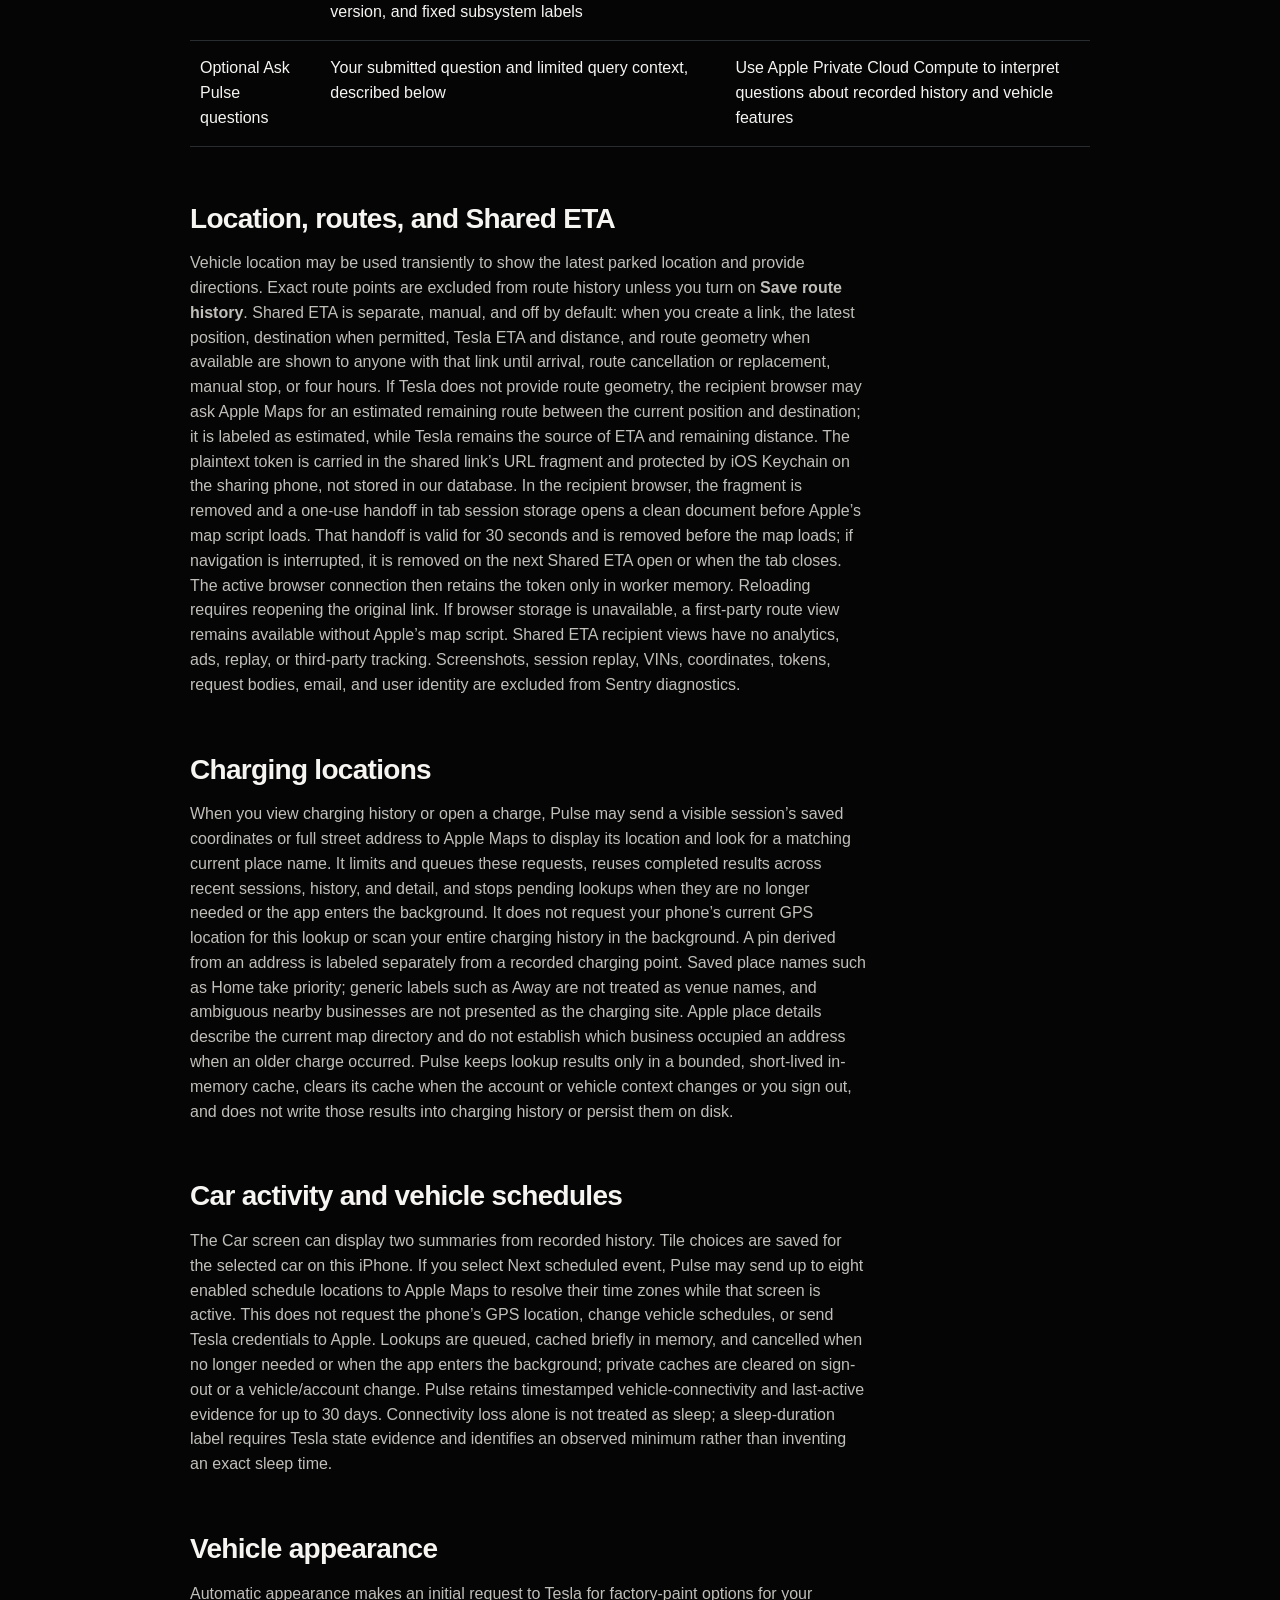
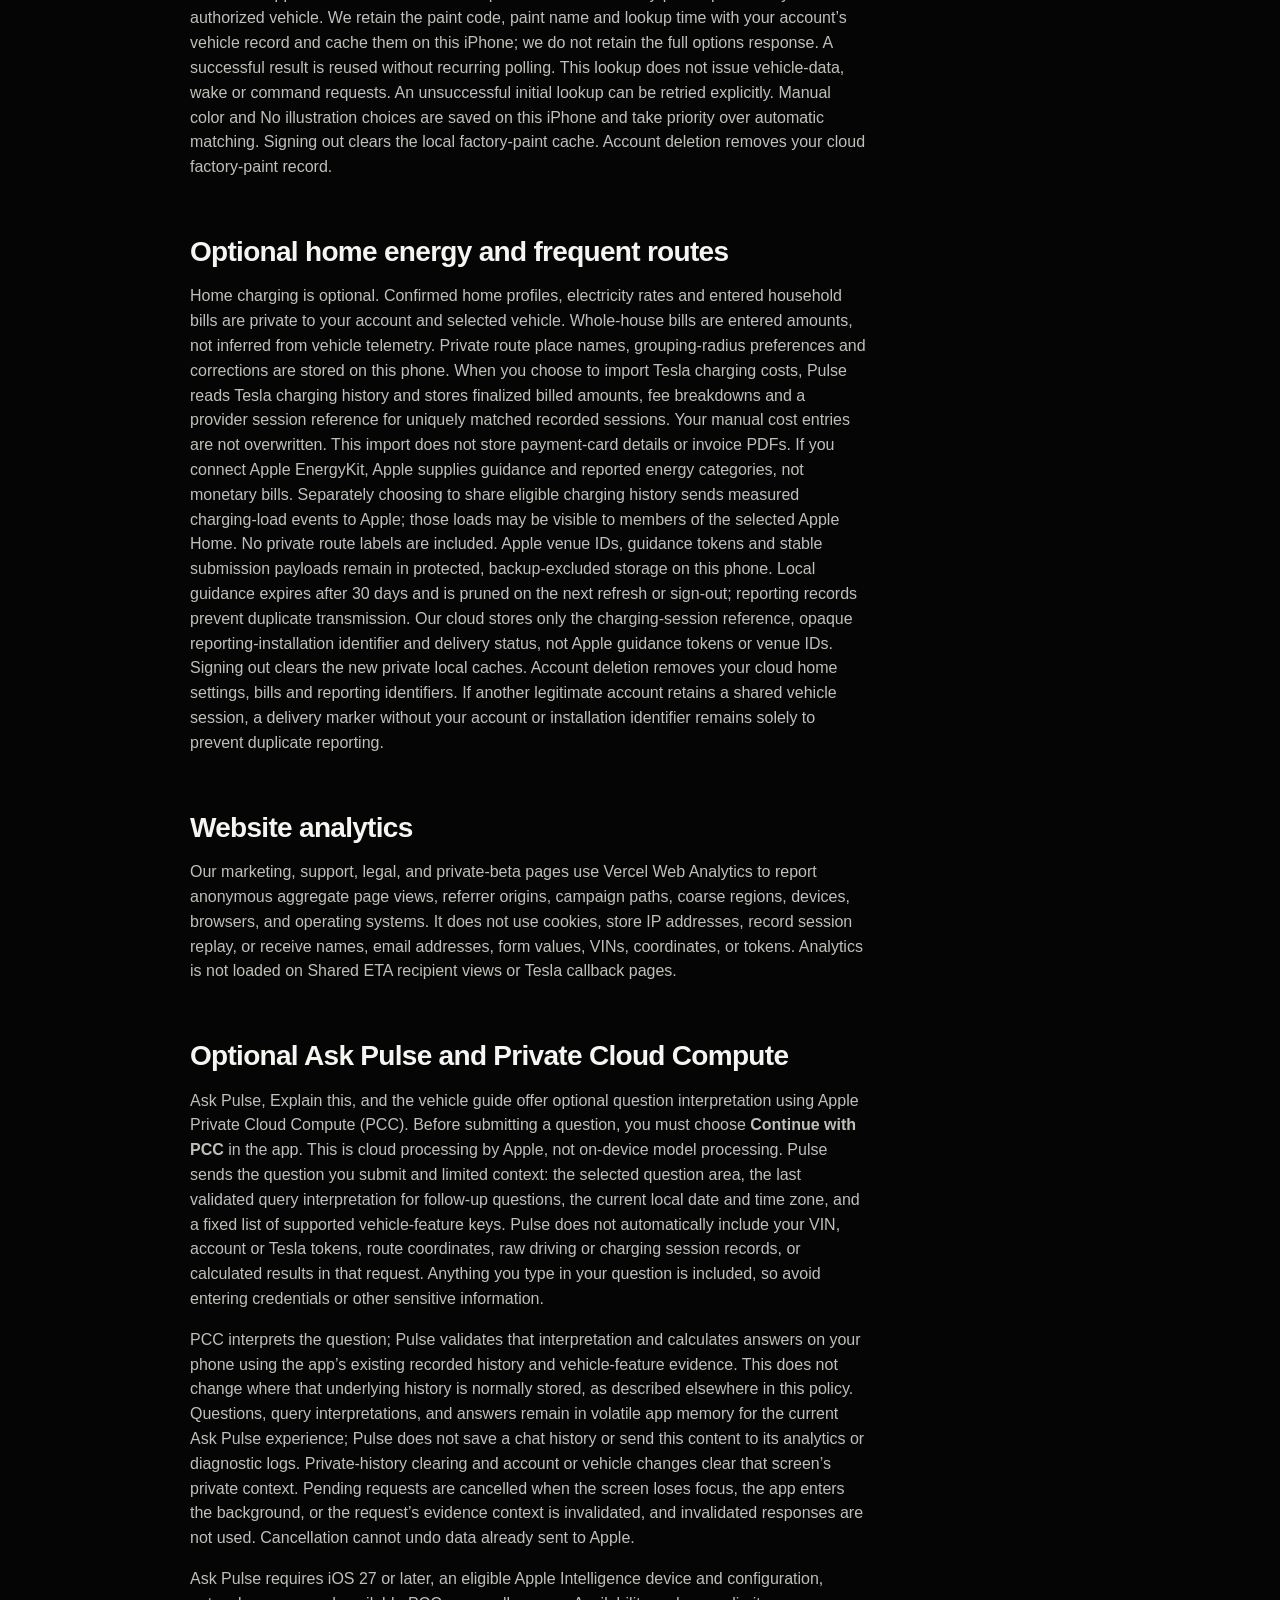
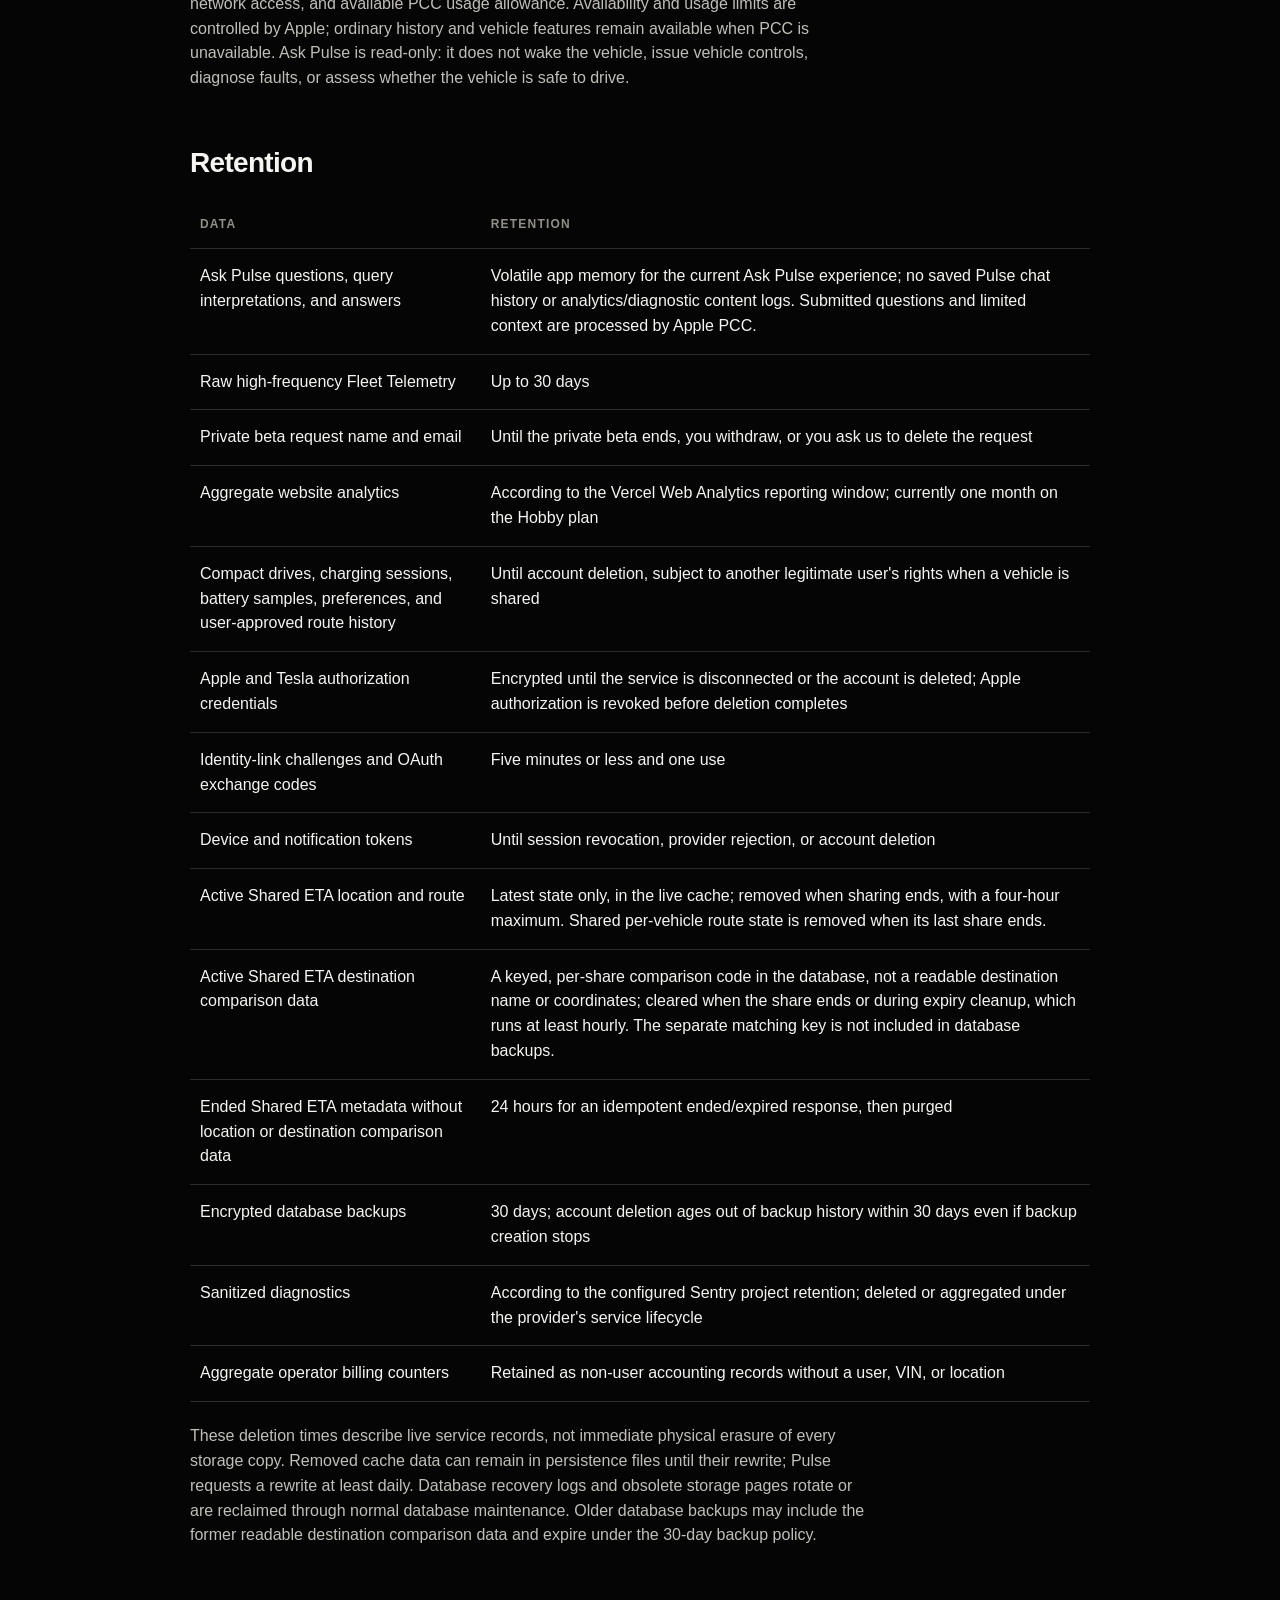
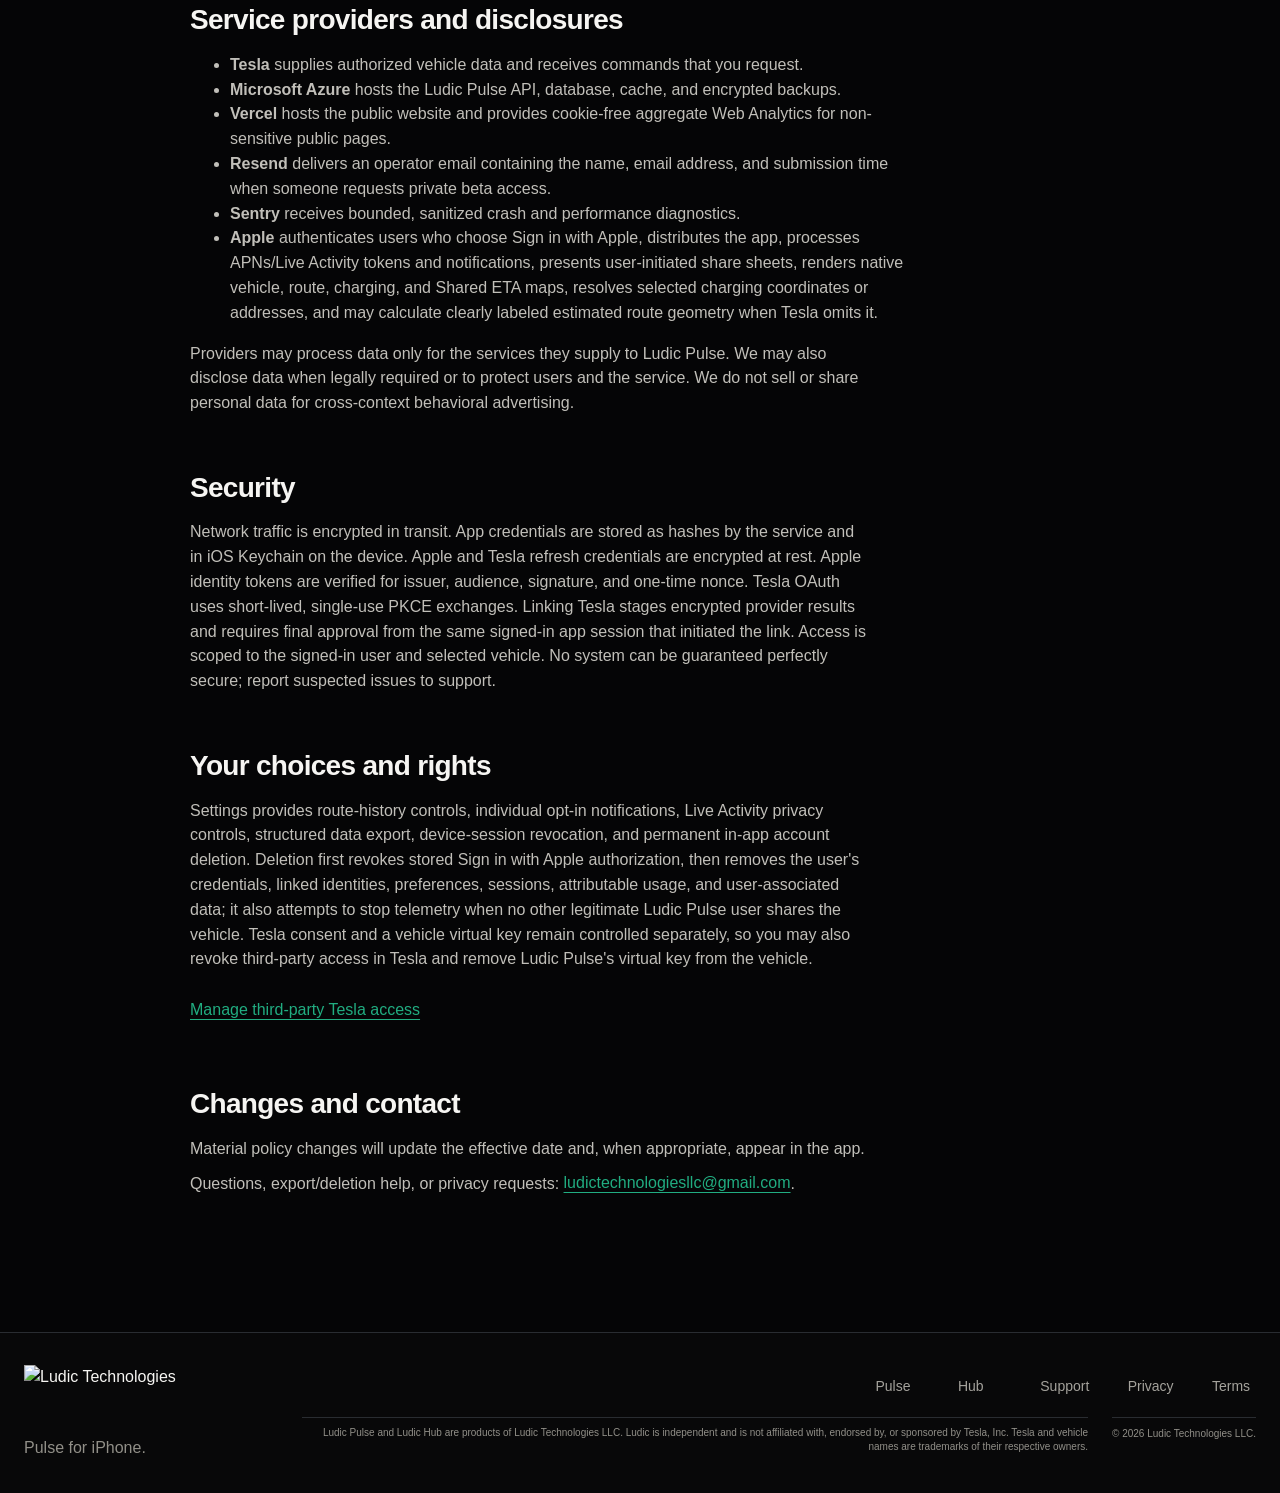
==== commit e0b07e73: "Isolate shared ETA bearer from map navigation metadata" ====
--- a/privacy/index.html
+++ b/privacy/index.html
@@ -2,7 +2,7 @@
 <html lang="en"><head><meta charset="utf-8"><meta name="viewport" content="width=device-width,initial-scale=1">
 <meta name="description" content="How Ludic Pulse collects, uses, retains, and protects account, vehicle, location, and diagnostic data."><meta name="color-scheme" content="dark">
 <link rel="icon" href="data:,"><title>Privacy · Ludic Pulse</title><link rel="stylesheet" href="/styles.css?v=20260829-message-thread-v1"><script defer src="/site.js?v=20260901-analytics-v1"></script><script defer src="/analytics.js?v=20260901-pageview-v1"></script></head><body><a class="skip-link" href="#main">Skip to content</a><header class="site-header" data-header><div class="nav-shell"><a class="brand" href="/" aria-label="Ludic Technologies home"><img src="/assets/ludic-technologies-wordmark.png" alt="Ludic Technologies" width="1130" height="302"></a><div class="nav-actions"><nav id="site-nav" class="site-nav" aria-label="Main navigation" data-menu><a href="/">Pulse</a><a href="/hub/">Hub <span class="nav-note">Upcoming</span></a><a href="/support/">Support</a></nav><a class="nav-beta" href="/beta/">Join beta</a><button class="menu-button" type="button" aria-expanded="false" aria-controls="site-nav" data-menu-button><span class="sr-only">Open navigation</span><span></span><span></span></button></div></div></header><main id="main" class="content-main" tabindex="-1"><p class="eyebrow">Privacy</p><h1>Ludic Pulse Privacy Policy</h1>
-<p class="sub">Effective September 30, 2026 · United States beta</p>
+<p class="sub">Effective October 10, 2026 · United States beta</p>
 <div class="card"><strong>The short version</strong><p>You can create a Ludic account with Apple and separately authorize Tesla vehicle access. We do not receive your Apple or Tesla password, sell personal data, run advertising, or use data to track you across other companies' apps or websites. Exact route history is optional. Our public marketing pages use cookie-free aggregate analytics.</p></div>
 <h2>Who this policy covers</h2><p>This policy explains how Ludic Technologies LLC provides Ludic Pulse and handles data in the iOS app, cloud service, and Live Activities. The service is currently offered to US beta users and is not directed to children under 13.</p>
 <h2>Data we collect and why</h2><table><thead><tr><th>Category</th><th>Examples</th><th>Purpose</th></tr></thead><tbody>
@@ -14,7 +14,7 @@
 <tr><td data-label="Category">Diagnostics</td><td data-label="Examples">Sanitized crashes, performance spans, app/build version, and fixed subsystem labels</td><td data-label="Purpose">Detect failures and improve reliability</td></tr>
 <tr><td data-label="Category">Optional Ask Pulse questions</td><td data-label="Examples">Your submitted question and limited query context, described below</td><td data-label="Purpose">Use Apple Private Cloud Compute to interpret questions about recorded history and vehicle features</td></tr>
 </tbody></table>
-<h2>Location, routes, and Shared ETA</h2><p>Vehicle location may be used transiently to show the latest parked location and provide directions. Exact route points are excluded from route history unless you turn on <strong>Save route history</strong>. Shared ETA is separate, manual, and off by default: when you create a link, the latest position, destination when permitted, Tesla ETA and distance, and route geometry when available are shown to anyone with that link until arrival, route cancellation or replacement, manual stop, or four hours. If Tesla does not provide route geometry, the recipient browser may ask Apple Maps for an estimated remaining route between the current position and destination; it is labeled as estimated, while Tesla remains the source of ETA and remaining distance. The plaintext token is kept in the URL fragment and iOS Keychain, not the database. Shared ETA recipient views have no analytics, ads, replay, or third-party tracking. Screenshots, session replay, VINs, coordinates, tokens, request bodies, email, and user identity are excluded from Sentry diagnostics.</p>
+<h2>Location, routes, and Shared ETA</h2><p>Vehicle location may be used transiently to show the latest parked location and provide directions. Exact route points are excluded from route history unless you turn on <strong>Save route history</strong>. Shared ETA is separate, manual, and off by default: when you create a link, the latest position, destination when permitted, Tesla ETA and distance, and route geometry when available are shown to anyone with that link until arrival, route cancellation or replacement, manual stop, or four hours. If Tesla does not provide route geometry, the recipient browser may ask Apple Maps for an estimated remaining route between the current position and destination; it is labeled as estimated, while Tesla remains the source of ETA and remaining distance. The plaintext token is carried in the shared link’s URL fragment and protected by iOS Keychain on the sharing phone, not stored in our database. In the recipient browser, the fragment is removed and a one-use handoff in tab session storage opens a clean document before Apple’s map script loads. That handoff is valid for 30 seconds and is removed before the map loads; if navigation is interrupted, it is removed on the next Shared ETA open or when the tab closes. The active browser connection then retains the token only in worker memory. Reloading requires reopening the original link. If browser storage is unavailable, a first-party route view remains available without Apple’s map script. Shared ETA recipient views have no analytics, ads, replay, or third-party tracking. Screenshots, session replay, VINs, coordinates, tokens, request bodies, email, and user identity are excluded from Sentry diagnostics.</p>
 <h2>Charging locations</h2><p>When you view charging history or open a charge, Pulse may send a visible session’s saved coordinates or full street address to Apple Maps to display its location and look for a matching current place name. It limits and queues these requests, reuses completed results across recent sessions, history, and detail, and stops pending lookups when they are no longer needed or the app enters the background. It does not request your phone’s current GPS location for this lookup or scan your entire charging history in the background. A pin derived from an address is labeled separately from a recorded charging point. Saved place names such as Home take priority; generic labels such as Away are not treated as venue names, and ambiguous nearby businesses are not presented as the charging site. Apple place details describe the current map directory and do not establish which business occupied an address when an older charge occurred. Pulse keeps lookup results only in a bounded, short-lived in-memory cache, clears its cache when the account or vehicle context changes or you sign out, and does not write those results into charging history or persist them on disk.</p>
 <h2>Car activity and vehicle schedules</h2><p>The Car screen can display two summaries from recorded history. Tile choices are saved for the selected car on this iPhone. If you select Next scheduled event, Pulse may send up to eight enabled schedule locations to Apple Maps to resolve their time zones while that screen is active. This does not request the phone’s GPS location, change vehicle schedules, or send Tesla credentials to Apple. Lookups are queued, cached briefly in memory, and cancelled when no longer needed or when the app enters the background; private caches are cleared on sign-out or a vehicle/account change. Pulse retains timestamped vehicle-connectivity and last-active evidence for up to 30 days. Connectivity loss alone is not treated as sleep; a sleep-duration label requires Tesla state evidence and identifies an observed minimum rather than inventing an exact sleep time.</p>
 <h2>Vehicle appearance</h2><p>Automatic appearance makes an initial request to Tesla for factory-paint options for your authorized vehicle. We retain the paint code, paint name and lookup time with your account’s vehicle record and cache them on this iPhone; we do not retain the full options response. A successful result is reused without recurring polling. This lookup does not issue vehicle-data, wake or command requests. An unsuccessful initial lookup can be retried explicitly. Manual color and No illustration choices are saved on this iPhone and take priority over automatic matching. Signing out clears the local factory-paint cache. Account deletion removes your cloud factory-paint record.</p>
--- a/styles.css
+++ b/styles.css
@@ -0,0 +1,727 @@
+:root {
+  color-scheme: dark;
+  --black: #050506;
+  --surface: #0d0e10;
+  --surface-2: #141619;
+  --line: #292c31;
+  --line-bright: #3b3f46;
+  --white: #f6f5f2;
+  --muted: #a4a29c;
+  --dim: #918f88;
+  --green: #21ad81;
+  --blue: #378add;
+  --max: 1240px;
+}
+
+* { box-sizing: border-box; }
+html { scroll-behavior: smooth; }
+
+body {
+  margin: 0;
+  overflow-x: hidden;
+  background: var(--black);
+  color: var(--white);
+  font: 16px/1.55 -apple-system, BlinkMacSystemFont, "SF Pro Display", "Segoe UI", sans-serif;
+  -webkit-font-smoothing: antialiased;
+}
+
+body.menu-open { position: fixed; right: 0; left: 0; width: 100%; overflow: hidden; }
+body.menu-open .site-header { background: var(--black); }
+img { display: block; max-width: 100%; }
+a { color: inherit; }
+button, a { -webkit-tap-highlight-color: transparent; }
+:focus-visible { outline: 2px solid var(--green); outline-offset: 4px; }
+main[tabindex="-1"]:focus { outline: none; }
+
+.sr-only,
+.skip-link:not(:focus) {
+  position: absolute;
+  width: 1px;
+  height: 1px;
+  padding: 0;
+  margin: -1px;
+  overflow: hidden;
+  clip: rect(0, 0, 0, 0);
+  white-space: nowrap;
+  border: 0;
+}
+
+.skip-link {
+  position: fixed;
+  z-index: 100;
+  top: 12px;
+  left: 12px;
+  padding: 10px 14px;
+  background: var(--white);
+  color: var(--black);
+  border-radius: 6px;
+}
+
+.site-header {
+  position: sticky;
+  z-index: 50;
+  top: 0;
+  border-bottom: 1px solid rgba(245, 244, 241, .34);
+  background: var(--black);
+  transition: border-color 180ms ease;
+  max-width: none;
+  margin: 0;
+  padding: 0;
+}
+
+.site-header.scrolled { border-color: rgba(245, 244, 241, .34); }
+
+.nav-shell,
+.section-shell,
+.footer-shell {
+  width: min(calc(100% - 48px), var(--max));
+  margin-inline: auto;
+}
+
+.nav-shell {
+  min-height: 78px;
+  display: flex;
+  align-items: center;
+  justify-content: space-between;
+  gap: 32px;
+}
+
+.brand { display: inline-flex; min-height: 44px; align-items: center; flex: 0 0 auto; }
+.brand img { width: 190px; height: auto; }
+.nav-actions { display: flex; align-items: center; gap: 22px; }
+.site-nav { display: flex; align-items: center; gap: 30px; }
+
+.site-nav a {
+  display: inline-flex;
+  min-width: 44px;
+  min-height: 44px;
+  align-items: center;
+  justify-content: center;
+  color: #cfcdc7;
+  font-size: 14px;
+  text-decoration: none;
+  transition: color 160ms ease;
+}
+
+.site-nav a:hover { color: var(--white); }
+.site-nav a[aria-current="page"] { color: var(--white); box-shadow: inset 0 -2px var(--green); }
+
+.nav-beta {
+  display: inline-flex;
+  min-height: 42px;
+  align-items: center;
+  justify-content: center;
+  padding: 0 17px;
+  border: 1px solid var(--green);
+  border-radius: 999px;
+  background: rgba(33, 173, 129, .1);
+  color: var(--white);
+  font-size: 13px;
+  font-weight: 740;
+  text-decoration: none;
+  transition: background-color 160ms ease, color 160ms ease, transform 160ms ease;
+}
+
+.nav-beta:hover,
+.nav-beta[aria-current="page"] { background: var(--green); color: #03100c; transform: translateY(-1px); }
+
+.nav-note {
+  margin-left: 5px;
+  color: var(--green);
+  font-size: 12px;
+  font-weight: 750;
+  letter-spacing: .08em;
+  text-transform: uppercase;
+}
+
+.menu-button { display: none; }
+
+.company-hero {
+  min-height: 620px;
+  display: grid;
+  align-items: center;
+  padding-block: 104px 120px;
+}
+
+.company-hero .hero-copy { max-width: 920px; }
+.company-hero h1 { max-width: 900px; }
+
+.beta-banner {
+  display: inline-flex;
+  min-height: 44px;
+  align-items: center;
+  gap: 11px;
+  margin-bottom: 34px;
+  padding: 8px 15px 8px 9px;
+  border: 1px solid var(--line-bright);
+  border-radius: 999px;
+  color: var(--muted);
+  font-size: 13px;
+  text-decoration: none;
+  transition: border-color 160ms ease, color 160ms ease, transform 160ms ease;
+}
+
+.beta-banner > span:first-child {
+  padding: 5px 9px;
+  border-radius: 999px;
+  background: var(--green);
+  color: #03100c;
+  font-size: 10px;
+  font-weight: 800;
+  letter-spacing: .1em;
+  text-transform: uppercase;
+}
+
+.beta-banner strong { color: var(--white); font-weight: 660; }
+.beta-banner:hover { border-color: var(--green); color: var(--white); transform: translateY(-1px); }
+
+.eyebrow {
+  margin: 0 0 18px;
+  color: var(--green);
+  font-size: 12px;
+  font-weight: 780;
+  letter-spacing: .18em;
+  text-transform: uppercase;
+}
+
+h1, h2, h3, p { margin-top: 0; }
+h1, h2, h3 { overflow-wrap: break-word; }
+
+h1 {
+  max-width: 780px;
+  margin-bottom: 26px;
+  font-size: clamp(54px, 7vw, 96px);
+  font-weight: 650;
+  line-height: .98;
+  letter-spacing: -.055em;
+}
+
+h2 {
+  margin-bottom: 22px;
+  font-size: clamp(38px, 5vw, 68px);
+  font-weight: 620;
+  line-height: 1.02;
+  letter-spacing: -.045em;
+}
+
+h3 { font-size: 24px; line-height: 1.2; }
+
+.hero-lede,
+.section-heading > p:last-child {
+  max-width: 690px;
+  color: var(--muted);
+  font-size: clamp(18px, 2vw, 22px);
+  line-height: 1.55;
+}
+
+.hero-actions { display: flex; align-items: center; gap: 28px; margin-top: 38px; }
+
+.button {
+  display: inline-flex;
+  min-height: 52px;
+  align-items: center;
+  justify-content: center;
+  padding: 0 22px;
+  border: 1px solid transparent;
+  border-radius: 12px;
+  font-size: 15px;
+  font-weight: 730;
+  text-decoration: none;
+  transition: transform 160ms ease, background-color 160ms ease, border-color 160ms ease;
+}
+
+.button:hover { transform: translateY(-2px); }
+.button-primary { background: var(--green); color: #03100c; }
+.button-primary:hover { background: #2dc190; }
+.button-secondary { border-color: var(--line-bright); background: var(--surface-2); }
+.button-secondary:hover { border-color: var(--green); }
+
+.text-link {
+  display: inline-flex;
+  min-height: 44px;
+  align-items: center;
+  gap: 6px;
+  font-weight: 690;
+  text-decoration: none;
+  text-underline-offset: 5px;
+}
+
+.text-link:hover { text-decoration: underline; }
+
+.product-intro,
+.closing { padding-block: 104px; border-top: 1px solid var(--line); }
+.hub-status { padding-block: 40px; border-top: 1px solid var(--line); }
+
+.section-heading { display: grid; grid-template-columns: .65fr 1.35fr; column-gap: 56px; }
+.section-heading .eyebrow { grid-row: 1 / span 2; padding-top: 10px; }
+.section-heading h2,
+.section-heading > p:last-child { grid-column: 2; }
+
+.product-type { margin-bottom: 9px; color: var(--green); font-size: 12px; font-weight: 760; letter-spacing: .14em; text-transform: uppercase; }
+
+.product-grid {
+  display: grid;
+  grid-template-columns: repeat(2, minmax(0, 1fr));
+  gap: 18px;
+  margin-top: 64px;
+}
+
+.product-card {
+  display: flex;
+  min-height: 260px;
+  flex-direction: column;
+  padding: clamp(28px, 4vw, 46px);
+  border: 1px solid var(--line);
+  background: var(--surface);
+}
+
+.product-card h3 { margin-bottom: 12px; font-size: clamp(32px, 4vw, 46px); }
+.product-card > p:not(.product-type) { color: var(--muted); font-size: 18px; }
+.product-card ul { margin: 14px 0 26px; padding-left: 21px; color: #cfcdc7; }
+.product-card li + li { margin-top: 10px; }
+.product-card .text-link { margin-top: auto; }
+
+.product-link-card { min-height: 260px; }
+
+.pulse-carousel {
+  display: grid;
+  min-height: 720px;
+  margin: 0;
+  place-items: center;
+  align-content: center;
+}
+
+.phone.phone-single { position: relative; top: auto; left: auto; width: min(100%, 360px); }
+
+.phone {
+  position: absolute;
+  width: min(34vw, 350px);
+  margin: 0;
+  overflow: hidden;
+  border: 8px solid #1c1d20;
+  border-radius: 54px;
+  background: #09090a;
+  box-shadow: 0 34px 90px rgba(0, 0, 0, .48);
+}
+
+.phone img { width: 100%; height: auto; }
+
+.carousel-phone { border-width: 6px; border-radius: 52px; }
+.carousel-stage { position: relative; aspect-ratio: 828 / 1800; overflow: hidden; background: #09090a; }
+.carousel-screen {
+  position: absolute;
+  inset: 0;
+  width: 100%;
+  height: 100%;
+  object-fit: contain;
+  opacity: 0;
+  transition: opacity 420ms ease;
+}
+.carousel-screen.is-active { z-index: 1; opacity: 1; }
+.pulse-intro { padding-block: 64px 72px; }
+.pulse-intro .hero-copy { max-width: 860px; }
+.tab-jump-links { display: flex; flex-wrap: wrap; gap: 12px; margin: 24px 0; }
+.tab-jump-links a { display: inline-flex; min-height: 44px; align-items: center; padding: 8px 18px; border: 1px solid var(--line); border-radius: 999px; text-decoration: none; }
+.tab-jump-links a:hover { border-color: var(--green); }
+.overview-previews { display: grid; grid-template-columns: repeat(3, minmax(0, 1fr)); gap: clamp(12px, 3vw, 40px); max-width: 1000px; margin: 48px auto 24px; }
+.overview-preview { display: grid; gap: 16px; text-decoration: none; }
+.overview-preview img { width: 100%; height: auto; aspect-ratio: 1206 / 2622; object-fit: contain; border: 4px solid #1c1d20; border-radius: clamp(16px, 3vw, 38px); background: #09090a; }
+.overview-preview > span { display: flex; align-items: center; justify-content: space-between; min-height: 44px; font-weight: 720; }
+.screens-note { max-width: 720px; color: var(--muted); font-size: 14px; }
+.tab-walkthrough { display: grid; grid-template-columns: minmax(0, 1fr) minmax(0, 1fr); gap: clamp(32px, 6vw, 96px); padding-block: 72px; border-top: 1px solid var(--line); scroll-margin-top: 90px; align-items: center; }
+.workflow-copy h2 { font-size: clamp(32px, 4vw, 52px); }
+.workflow-intro { margin: 24px 0; color: var(--muted); font-size: 18px; }
+.workflow-list { margin: 0; }
+.workflow-list > div { padding: 22px 0; border-top: 1px solid var(--line); }
+.workflow-list dt { margin-bottom: 8px; font-weight: 720; }
+.workflow-list dd { margin: 0; color: var(--muted); }
+.workflow-carousel .carousel-stage { aspect-ratio: 1206 / 2622; }
+.workflow-carousel .carousel-screen { height: 100%; object-fit: contain; }
+.carousel-caption [data-screen-description] { margin-top: 6px; }
+@media (max-width: 760px) {
+  .pulse-intro { padding-block: 36px 48px; }
+  .tab-walkthrough { grid-template-columns: minmax(0, 1fr); padding-block: 48px; }
+  .tab-walkthrough .pulse-carousel { min-height: 0; }
+  .overview-previews { margin-top: 32px; }
+}
+html:not(.js) .workflow-carousel .carousel-controls { display: none; }
+.carousel-caption { display: grid; width: min(100%, 420px); place-items: center; margin-top: 20px; color: var(--muted); font-size: 13px; text-align: center; }
+.carousel-caption strong { color: var(--white); font-weight: 720; }
+.carousel-controls { display: flex; width: min(100%, 420px); align-items: center; justify-content: center; gap: 16px; margin-top: 12px; }
+.carousel-controls button {
+  display: grid;
+  width: 44px;
+  height: 44px;
+  flex: 0 0 44px;
+  place-items: center;
+  border: 1px solid var(--line);
+  border-radius: 50%;
+  background: var(--surface);
+  color: var(--white);
+  font: 18px/1 system-ui, sans-serif;
+  cursor: pointer;
+}
+.carousel-controls button:hover,
+.carousel-controls button:focus-visible { border-color: var(--green); }
+.carousel-dots { display: flex; align-items: center; justify-content: center; gap: 7px; }
+.carousel-position { display: grid; min-width: 150px; justify-items: center; gap: 8px; }
+.carousel-count { color: var(--muted); font-size: 12px; line-height: 1; }
+.carousel-dots button {
+  width: 8px;
+  min-width: 8px;
+  height: 8px;
+  min-height: 8px;
+  flex-basis: 8px;
+  padding: 0;
+  border: 0;
+  background: #56575a;
+}
+.carousel-dots button[aria-current="true"] { background: var(--green); transform: scale(1.25); }
+
+.closing { display: grid; grid-template-columns: minmax(0, 1.35fr) minmax(280px, .65fr); gap: 64px; align-items: end; }
+.hub-status { display: block; }
+.closing h2,
+.hub-status h2 { margin-bottom: 14px; }
+.hub-status h2 { font-size: clamp(38px, 4.4vw, 58px); white-space: nowrap; }
+.closing p:not(.eyebrow),
+.hub-status p:not(.eyebrow) { max-width: 680px; margin-bottom: 0; color: var(--muted); font-size: 18px; }
+.hub-status p:not(.eyebrow) { max-width: 1120px; }
+.closing-actions { display: flex; align-items: center; justify-content: flex-end; gap: 24px; }
+
+.site-footer { max-width: none; margin: 0; padding: 32px 0; border-top: 1px solid var(--line); background: #080809; }
+.footer-shell { display: grid; grid-template-columns: 230px minmax(0, 1fr); gap: 48px; align-items: start; }
+.footer-brand img { display: block; width: 230px; height: auto; }
+.footer-brand p { margin: 10px 0 0; color: var(--dim); }
+.footer-content { display: grid; grid-template-columns: minmax(0, 1fr) auto; grid-template-rows: 44px auto; gap: 8px 24px; align-items: start; }
+.footer-shell nav { grid-column: 1 / -1; display: flex; flex-wrap: nowrap; justify-content: flex-end; gap: clamp(18px, 3vw, 42px); }
+.footer-shell a { display: inline-flex; min-width: 44px; min-height: 44px; align-items: center; color: var(--muted); font-size: 14px; text-decoration: none; }
+.footer-shell a:hover { color: var(--white); }
+.legal-line { grid-column: 1; margin: 0; padding-top: 8px; border-top: 1px solid var(--line); color: var(--dim); font-size: 10px; line-height: 1.45; text-align: right; }
+.copyright { grid-column: 2; margin: 0; padding-top: 8px; border-top: 1px solid var(--line); color: var(--dim); font-size: 10px; white-space: nowrap; text-align: right; }
+
+.reveal { opacity: 1; transform: none; }
+.js .reveal { opacity: 1; transform: none; }
+
+.subpage-hero { min-height: 650px; display: grid; grid-template-columns: 1.05fr .95fr; align-items: center; gap: 80px; padding-block: 100px; }
+.subpage-hero > * { min-width: 0; }
+.subpage-hero h1 { font-size: clamp(54px, 7vw, 92px); }
+.pulse-hero { min-height: 0; align-items: start; padding-block: 48px 72px; }
+.pulse-hero > .reveal:first-child { padding-top: 12px; }
+.hub-main { overflow: hidden; }
+.hub-phone-preview { display: grid; margin: 0; place-items: center; }
+.hub-preview-phone img { display: block; filter: blur(18px) saturate(.55); transform: scale(1.12); }
+.hub-preview-phone::after { position: absolute; inset: 0; background: rgba(5, 5, 6, .24); content: ""; }
+.hub-skeleton-section { padding-block: 88px; border-top: 1px solid var(--line); filter: blur(9px); opacity: .3; pointer-events: none; user-select: none; }
+.hub-skeleton-canvas { display: grid; max-width: 980px; gap: 22px; }
+.hub-skeleton-canvas span { display: block; height: 18px; border-radius: 999px; background: #a3a29e; }
+.hub-skeleton-canvas span:nth-child(1) { width: 18%; height: 12px; background: var(--green); }
+.hub-skeleton-canvas span:nth-child(2) { width: 62%; height: 54px; background: #e4e2dc; }
+.hub-skeleton-canvas span:nth-child(3) { width: 94%; }
+.hub-skeleton-canvas span:nth-child(4) { width: 82%; }
+.hub-skeleton-canvas span:nth-child(5) { width: 91%; }
+.hub-skeleton-canvas span:nth-child(6) { width: 68%; }
+.hub-skeleton-section-compact { padding-block: 64px; }
+.hub-skeleton-section-compact .hub-skeleton-canvas span:nth-child(2) { width: 54%; height: 46px; }
+
+.feature-layout { display: grid; grid-template-columns: .9fr 1.1fr; gap: clamp(44px, 7vw, 92px); margin-top: 64px; align-items: start; }
+.feature-list { margin: 0; border-top: 1px solid var(--line); }
+.feature-row { display: grid; grid-template-columns: minmax(120px, .65fr) 1.35fr; gap: 24px; padding: 24px 0; border-bottom: 1px solid var(--line); }
+.feature-row dt { font-weight: 720; }
+.feature-row dd { margin: 0; color: var(--muted); }
+
+.hero-inside { margin-top: 46px; }
+.hero-inside .eyebrow { margin-bottom: 14px; }
+.hero-feature-list { margin: 0; }
+.hero-feature-list .feature-row { grid-template-columns: minmax(92px, .45fr) 1.55fr; gap: 18px; padding: 16px 0; }
+.hero-feature-list dt,
+.hero-feature-list dd { font-size: 15px; line-height: 1.45; }
+.inside-beta-action { margin-top: 24px; }
+.boundary-list { display: grid; gap: 16px; margin: 0; padding: 0; list-style: none; }
+.boundary-list li { padding-left: 18px; border-left: 2px solid var(--green); }
+.boundary-list strong { display: block; margin-bottom: 3px; }
+.boundary-list span { color: var(--muted); }
+
+.beta-main {
+  position: relative;
+  overflow: hidden;
+}
+
+.beta-main::before {
+  position: absolute;
+  top: 0;
+  right: -18%;
+  width: 70vw;
+  height: 70vw;
+  max-width: 900px;
+  max-height: 900px;
+  border-radius: 50%;
+  background: radial-gradient(circle, rgba(33, 173, 129, .13), rgba(55, 138, 221, .035) 42%, transparent 70%);
+  content: "";
+  pointer-events: none;
+}
+
+.beta-hero {
+  position: relative;
+  min-height: calc(100svh - 78px);
+  display: grid;
+  grid-template-columns: minmax(0, 1.08fr) minmax(380px, .92fr);
+  grid-template-areas: "copy form" "trust form";
+  align-items: start;
+  column-gap: clamp(64px, 8vw, 120px);
+  row-gap: 40px;
+  padding-block: 56px 96px;
+}
+
+.beta-copy { grid-area: copy; align-self: start; }
+.beta-copy h1 { max-width: 720px; }
+.beta-copy .hero-lede { max-width: 660px; }
+
+.beta-trust {
+  display: grid;
+  gap: 0;
+  max-width: 650px;
+  grid-area: trust;
+  margin: 0;
+  padding: 0;
+  border-top: 1px solid var(--line);
+  list-style: none;
+}
+
+.beta-trust li {
+  display: grid;
+  grid-template-columns: minmax(160px, .75fr) 1.25fr;
+  gap: 24px;
+  padding: 18px 0;
+  border-bottom: 1px solid var(--line);
+}
+
+.beta-trust strong { font-size: 14px; }
+.beta-trust span { color: var(--muted); font-size: 14px; }
+
+.beta-form-card {
+  grid-area: form;
+  align-self: center;
+  position: relative;
+  padding: clamp(28px, 4vw, 46px);
+  overflow: hidden;
+  border: 1px solid var(--line-bright);
+  border-radius: 28px;
+  background: linear-gradient(145deg, rgba(20, 22, 25, .98), rgba(11, 12, 14, .98));
+  box-shadow: 0 36px 100px rgba(0, 0, 0, .42);
+}
+
+.beta-form-card::before {
+  position: absolute;
+  top: 0;
+  right: 0;
+  left: 0;
+  height: 2px;
+  background: linear-gradient(90deg, transparent, var(--green), transparent);
+  content: "";
+}
+
+.form-kicker {
+  margin-bottom: 10px;
+  color: var(--green);
+  font-size: 11px;
+  font-weight: 780;
+  letter-spacing: .16em;
+  text-transform: uppercase;
+}
+
+.beta-form-heading h2 { margin-bottom: 12px; font-size: clamp(34px, 4vw, 48px); }
+.beta-form-heading > p:last-child { margin-bottom: 0; color: var(--muted); }
+.beta-form { margin-top: 34px; }
+.form-fields { display: grid; }
+
+.form-fields label:not(.form-honeypot) {
+  margin: 18px 0 8px;
+  color: #d8d6d0;
+  font-size: 13px;
+  font-weight: 690;
+}
+
+.form-fields label:first-child { margin-top: 0; }
+
+.form-fields input {
+  width: 100%;
+  min-height: 56px;
+  padding: 0 16px;
+  border: 1px solid var(--line-bright);
+  border-radius: 12px;
+  outline: none;
+  background: #0b0c0e;
+  color: var(--white);
+  font: inherit;
+  transition: border-color 160ms ease, box-shadow 160ms ease, background-color 160ms ease;
+}
+
+.form-fields input::placeholder { color: #76746f; }
+.form-fields input:hover { border-color: #565b64; }
+.form-fields input:focus { border-color: var(--green); box-shadow: 0 0 0 3px rgba(33, 173, 129, .16); background: #0e1012; }
+
+.form-honeypot {
+  position: absolute !important;
+  width: 1px !important;
+  height: 1px !important;
+  overflow: hidden !important;
+  clip-path: inset(50%) !important;
+  white-space: nowrap !important;
+}
+
+.beta-submit { position: relative; width: 100%; margin-top: 24px; cursor: pointer; }
+.beta-submit:disabled { cursor: wait; opacity: .76; transform: none; }
+.button-progress { display: none; width: 16px; height: 16px; margin-left: 10px; border: 2px solid rgba(3, 16, 12, .35); border-top-color: #03100c; border-radius: 50%; animation: beta-spin .7s linear infinite; }
+.beta-form--loading .button-progress { display: inline-block; }
+.form-status { min-height: 24px; margin: 14px 0 0; color: var(--muted); font-size: 13px; }
+.beta-form--error .form-status { color: #f0a39a; }
+.beta-form--success .form-fields,
+.beta-form--success .form-status { display: none; }
+
+.beta-success { padding: 28px 0 10px; }
+.success-mark { display: grid; width: 48px; height: 48px; margin-bottom: 22px; place-items: center; border-radius: 50%; background: rgba(33, 173, 129, .15); color: var(--green); font-size: 24px; font-weight: 800; }
+.beta-success h3 { margin-bottom: 9px; font-size: 28px; }
+.beta-success p { margin: 0; color: var(--muted); }
+
+.beta-privacy { margin: 18px 0 0; color: var(--dim); font-size: 12px; line-height: 1.55; }
+.beta-privacy a { color: #c5c3bd; text-underline-offset: 3px; }
+
+@keyframes beta-spin { to { transform: rotate(1turn); } }
+
+
+.content-main { width: min(calc(100% - 48px), 900px); margin-inline: auto; padding: 84px 0 110px; }
+.content-main h1 { max-width: 780px; font-size: clamp(46px, 7vw, 72px); }
+.content-main h2 { margin: 58px 0 18px; font-size: 28px; letter-spacing: -.025em; }
+.content-main h3 { margin: 30px 0 8px; }
+.content-main p,
+.content-main li { max-width: 76ch; color: #c1bfb9; }
+.content-main a { color: var(--green); text-underline-offset: 4px; }
+.content-main a:not(.button) { display: inline-flex; min-width: 44px; min-height: 44px; align-items: center; }
+.content-main .button { color: #03100c; }
+.content-main .sub { color: var(--muted); }
+.content-main .card { margin: 28px 0; padding: 26px; border: 1px solid var(--line); background: var(--surface); }
+.content-main .card p:last-child { margin-bottom: 0; }
+.content-main .grid { display: grid; grid-template-columns: repeat(3, 1fr); gap: 14px; }
+.content-main .setup-list { margin: 26px 0; padding: 0; list-style: none; counter-reset: setup; border-top: 1px solid var(--line); }
+.content-main .setup-list li { position: relative; padding: 20px 0 20px 48px; border-bottom: 1px solid var(--line); counter-increment: setup; }
+.content-main .setup-list li::before { position: absolute; top: 20px; left: 0; color: var(--green); font: 12px/1.6 ui-monospace, monospace; content: "0" counter(setup); }
+.content-main table { width: 100%; margin: 22px 0; border-collapse: collapse; }
+.content-main th,
+.content-main td { padding: 15px 10px; border-bottom: 1px solid var(--line); text-align: left; vertical-align: top; }
+.content-main th { color: var(--dim); font-size: 12px; letter-spacing: .1em; text-transform: uppercase; }
+
+@media (max-width: 980px) {
+  .subpage-hero { grid-template-columns: 1fr; }
+  .hub-phone-preview { width: min(100%, 650px); justify-self: center; }
+  .pulse-carousel { min-height: 680px; }
+  .beta-hero { grid-template-columns: 1fr; grid-template-areas: "copy" "form" "trust"; gap: 48px; }
+  .beta-form-card { width: min(100%, 620px); }
+}
+
+@media (max-width: 760px) {
+  .nav-shell,
+  .section-shell,
+  .footer-shell,
+  .content-main { width: min(calc(100% - 32px), var(--max)); }
+  .nav-shell { min-height: 68px; }
+  .brand img { width: 164px; }
+  .nav-actions { margin-left: auto; gap: 8px; }
+  .nav-beta { min-height: 38px; padding-inline: 13px; font-size: 12px; }
+  .menu-button {
+    position: relative;
+    display: grid;
+    width: 44px;
+    height: 44px;
+    place-items: center;
+    border: 0;
+    background: transparent;
+    color: var(--white);
+  }
+  .menu-button span:not(.sr-only) { position: absolute; display: block; width: 22px; height: 1px; background: currentColor; transition: transform 160ms ease; }
+  .menu-button span:nth-last-child(2) { transform: translateY(-4px); }
+  .menu-button span:last-child { transform: translateY(4px); }
+  .menu-button[aria-expanded="true"] span:nth-last-child(2) { transform: rotate(45deg); }
+  .menu-button[aria-expanded="true"] span:last-child { transform: rotate(-45deg); }
+  .site-nav {
+    position: fixed;
+    z-index: 49;
+    top: 68px;
+    right: 0;
+    bottom: auto;
+    left: 0;
+    display: none;
+    width: 100%;
+    height: calc(100vh - 68px);
+    height: calc(100dvh - 68px);
+    align-content: start;
+    align-items: stretch;
+    gap: 0;
+    padding: 28px 24px;
+    overflow-y: auto;
+    overscroll-behavior: contain;
+    background: var(--black);
+  }
+  .site-nav.is-open { display: grid; }
+  .site-nav a { justify-content: flex-start; padding: 18px 0; border-bottom: 1px solid var(--line); font-size: 24px; }
+  .site-nav a[aria-current="page"] { box-shadow: none; border-color: var(--green); }
+  .company-hero { min-height: auto; padding-block: 64px 76px; }
+  .beta-banner { margin-bottom: 28px; }
+  h1 { font-size: clamp(44px, 12vw, 60px); line-height: 1.02; letter-spacing: -.045em; }
+  .subpage-hero h1 { font-size: clamp(42px, 11.5vw, 58px); }
+  h2 { font-size: clamp(36px, 10vw, 52px); }
+  .hero-actions { align-items: flex-start; flex-direction: column; }
+  .section-heading,
+  .closing,
+  .hub-status { display: block; }
+  .section-heading .eyebrow { padding-top: 0; }
+  .product-intro,
+  .closing { padding-block: 76px; }
+  .hub-status { padding-block: 36px; }
+  .hub-status h2 { white-space: normal; }
+  .product-grid,
+  .feature-layout { grid-template-columns: 1fr; }
+  .product-card { min-height: 0; }
+  .pulse-carousel { min-height: 650px; }
+  .phone.phone-single { width: min(72vw, 300px); }
+  .closing-actions { justify-content: flex-start; margin-top: 34px; }
+  .footer-shell { grid-template-columns: 1fr; gap: 26px; }
+  .footer-content { grid-template-columns: 1fr; grid-template-rows: auto; gap: 8px; justify-items: start; }
+  .footer-shell nav { grid-column: 1; flex-wrap: wrap; justify-content: flex-start; gap: 0 24px; }
+  .legal-line,
+  .copyright { grid-column: 1; width: 100%; text-align: left; }
+  .copyright { padding-top: 0; border-top: 0; }
+  .feature-row { grid-template-columns: 1fr; gap: 6px; }
+  .hero-inside { margin-top: 38px; }
+  .hero-feature-list .feature-row { padding: 14px 0; }
+  .content-main .grid { grid-template-columns: 1fr; }
+  .beta-hero { min-height: 0; padding-block: 40px 68px; }
+  .beta-trust li { grid-template-columns: 1fr; gap: 4px; }
+  .content-main table,
+  .content-main thead,
+  .content-main tbody,
+  .content-main tr,
+  .content-main th,
+  .content-main td { display: block; }
+  .content-main thead { display: none; }
+  .content-main tr { padding: 12px 0; border-bottom: 1px solid var(--line); }
+  .content-main td { padding: 8px 0; border: 0; }
+  .content-main td[data-label]::before { display: block; margin-bottom: 4px; color: var(--dim); font-size: 11px; font-weight: 720; letter-spacing: .1em; text-transform: uppercase; content: attr(data-label); }
+}
+
+@media (max-width: 480px) {
+  .company-hero { padding-block: 48px 64px; }
+  .beta-banner strong { max-width: 160px; }
+  .beta-form-card { padding: 26px 20px; border-radius: 22px; }
+  .pulse-carousel { min-height: 610px; }
+  .phone.phone-single { width: min(72vw, 280px); }
+  .carousel-caption,
+  .carousel-controls { width: min(100%, 320px); }
+  .closing-actions { align-items: flex-start; flex-direction: column; }
+}
+
+@media (prefers-reduced-motion: reduce) {
+  html { scroll-behavior: auto; }
+  *, *::before, *::after { scroll-behavior: auto !important; animation-duration: .01ms !important; animation-iteration-count: 1 !important; transition-duration: .01ms !important; }
+  .js .reveal { opacity: 1; transform: none; }
+  .carousel-screen { transition: none; }
+}
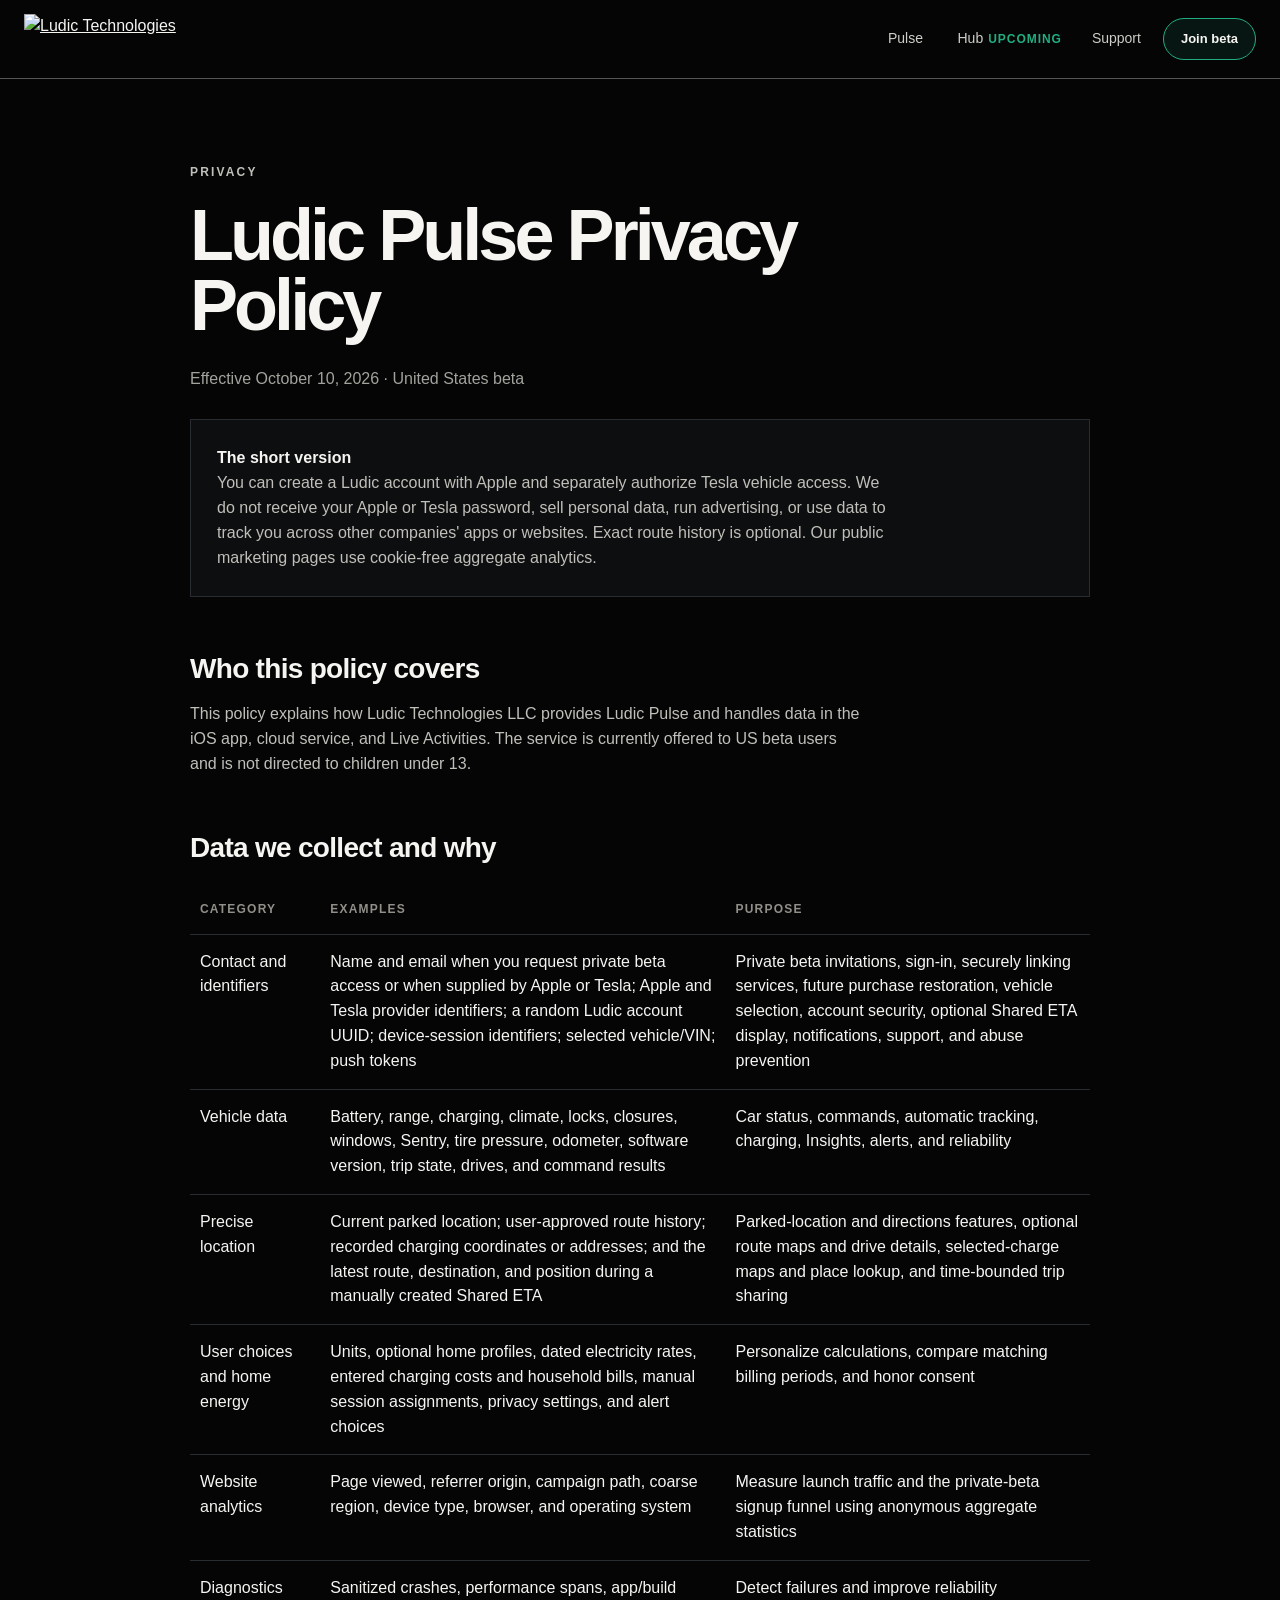
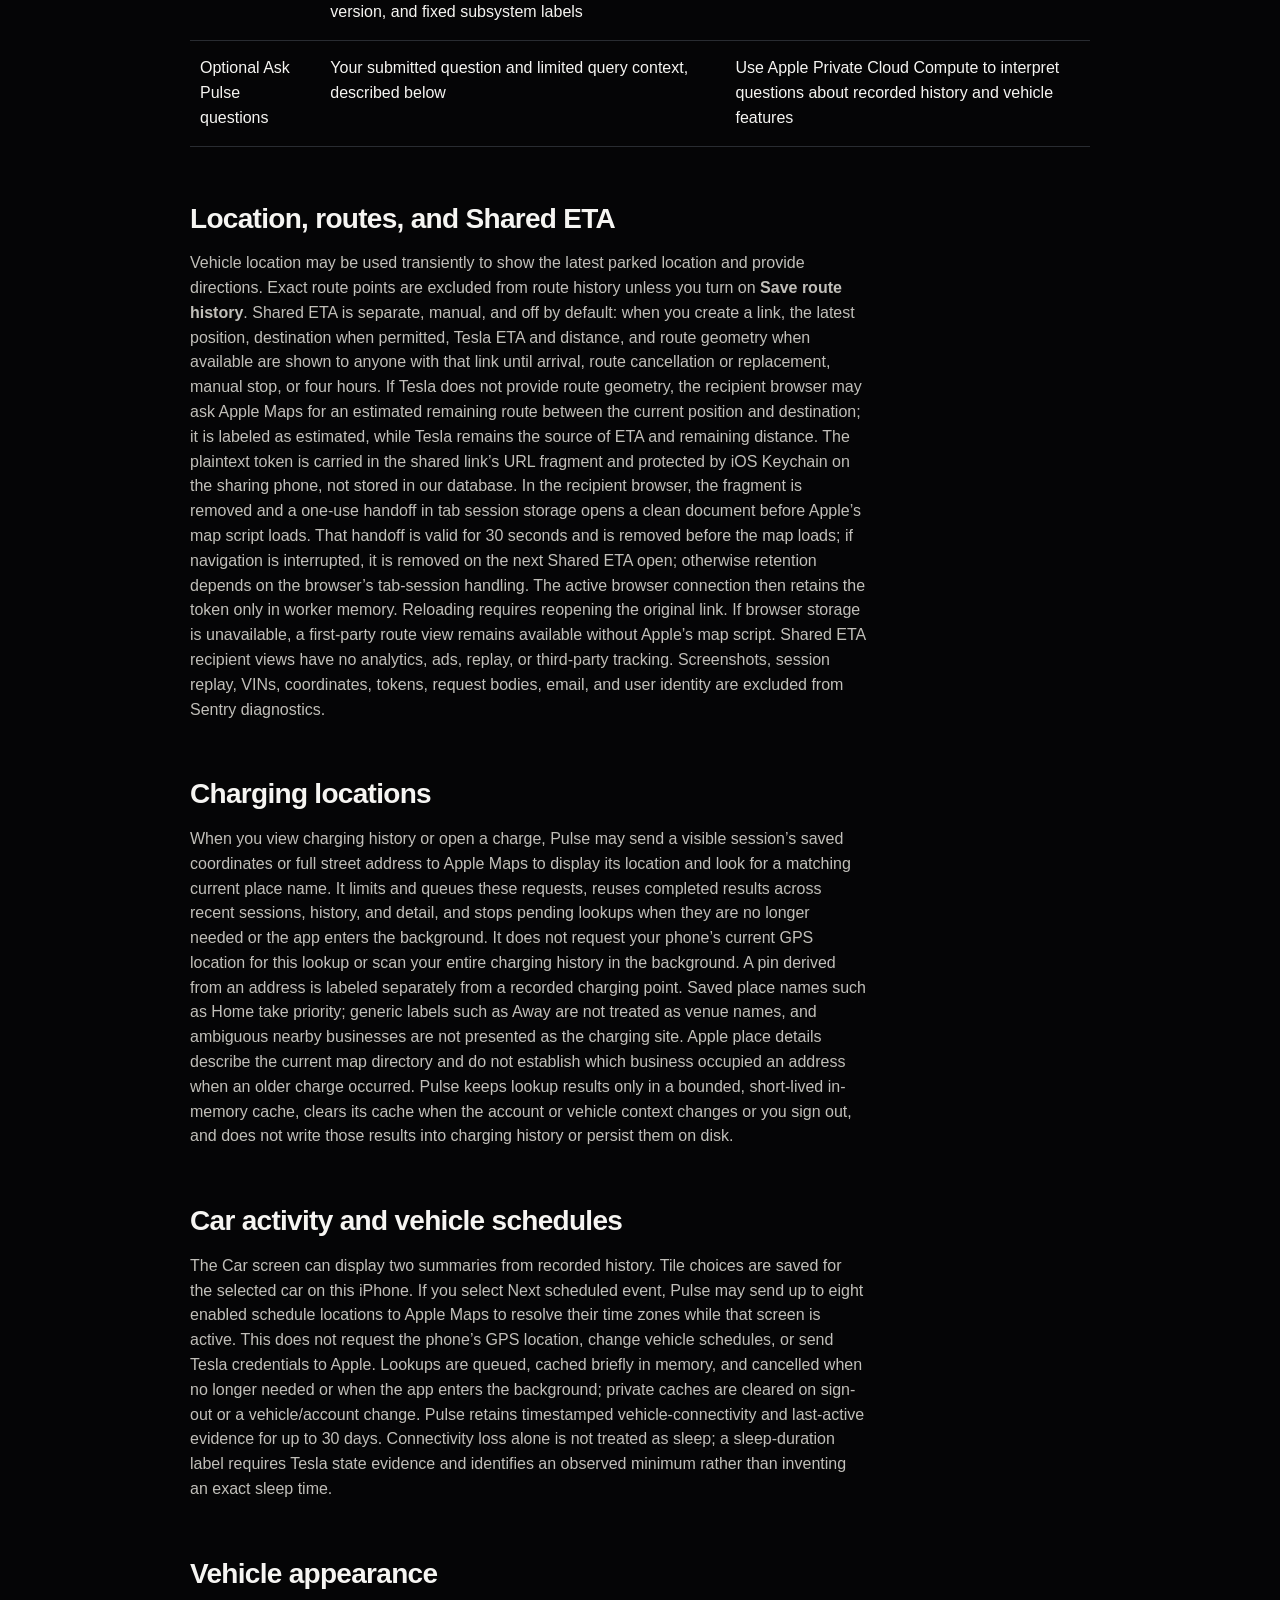
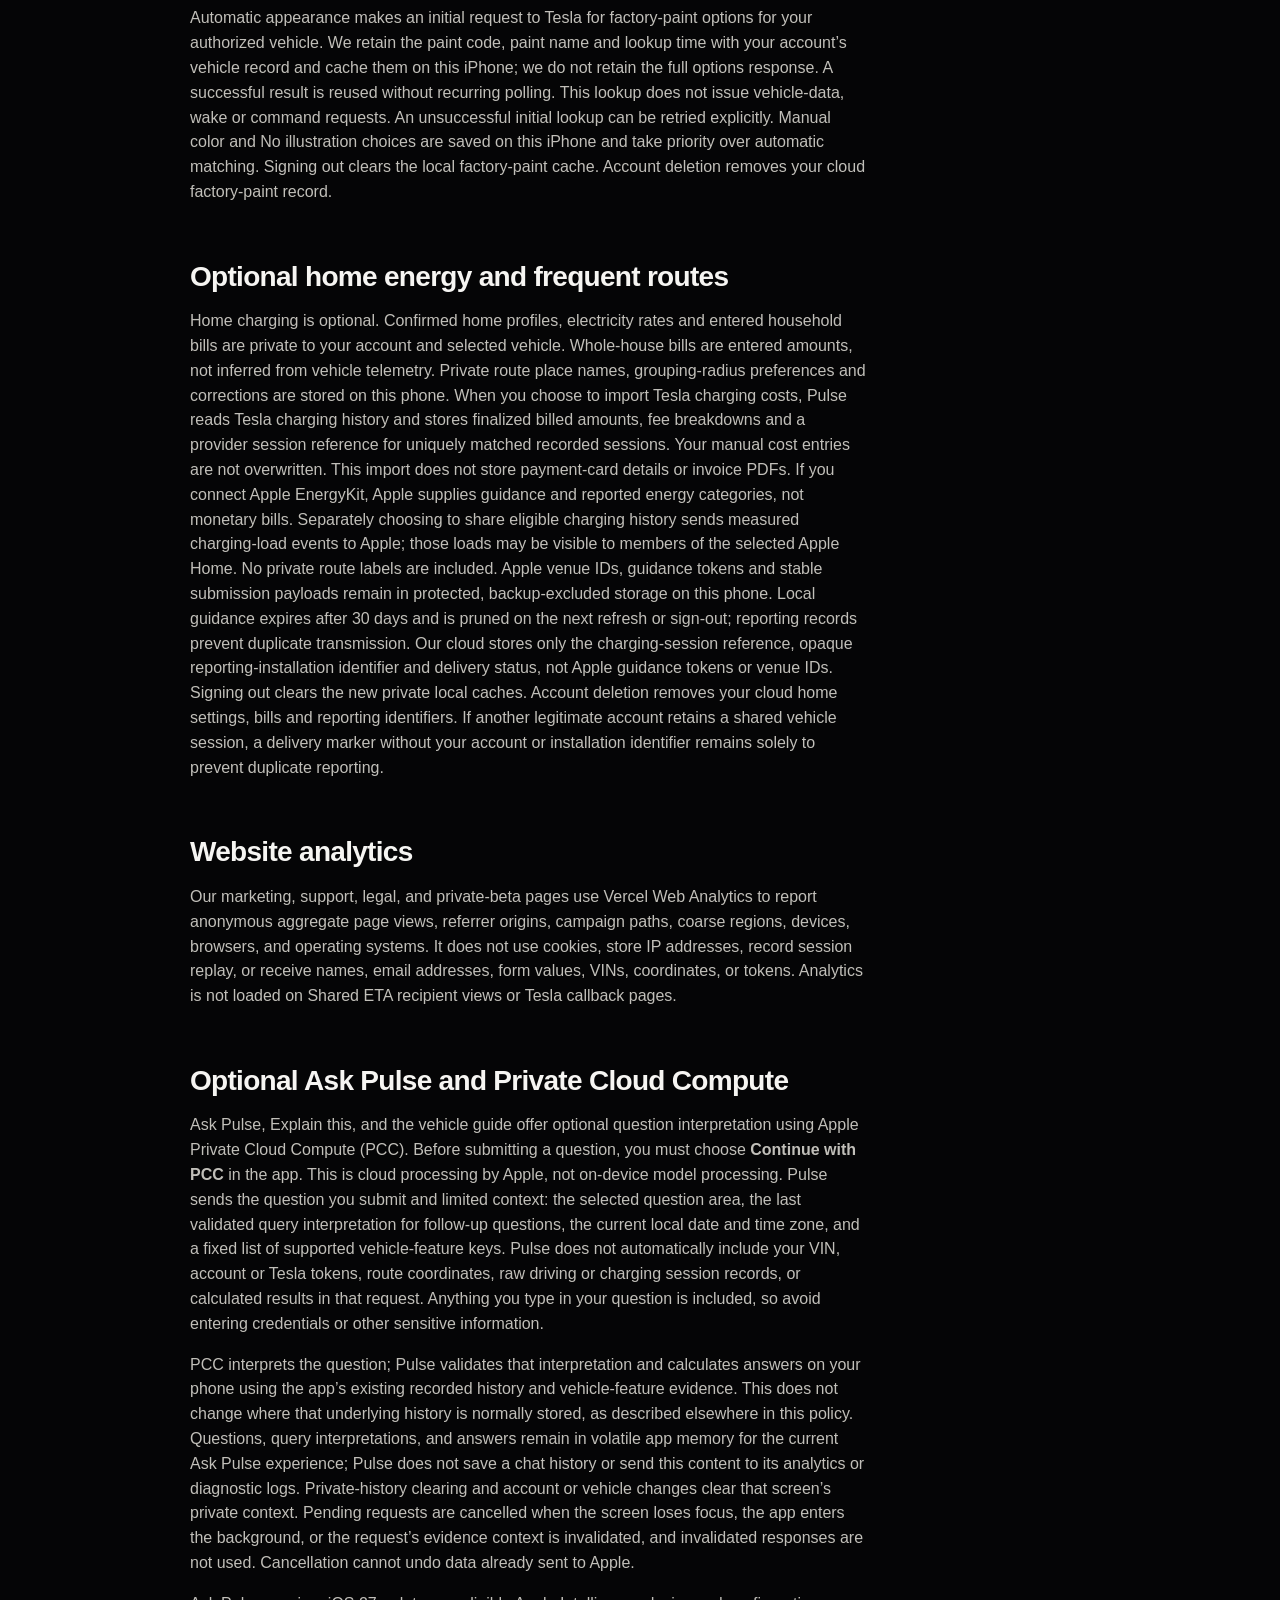
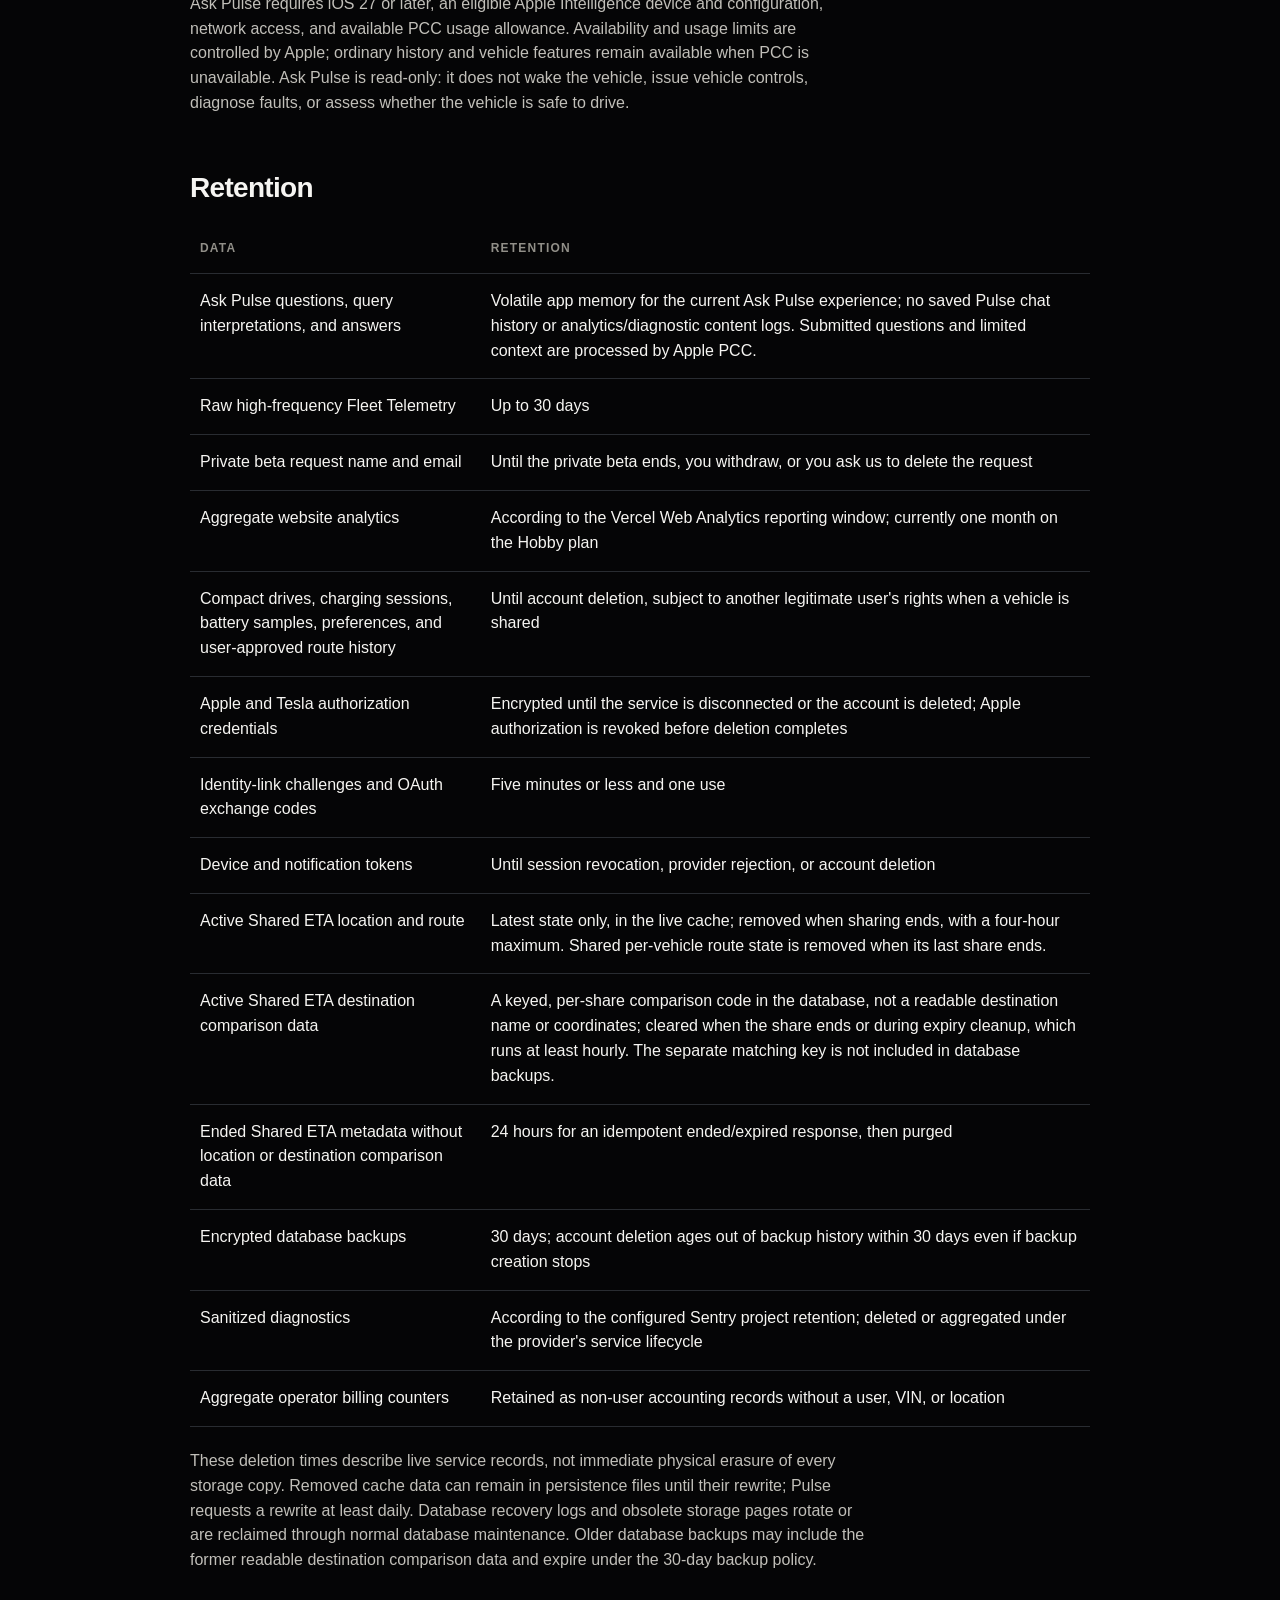
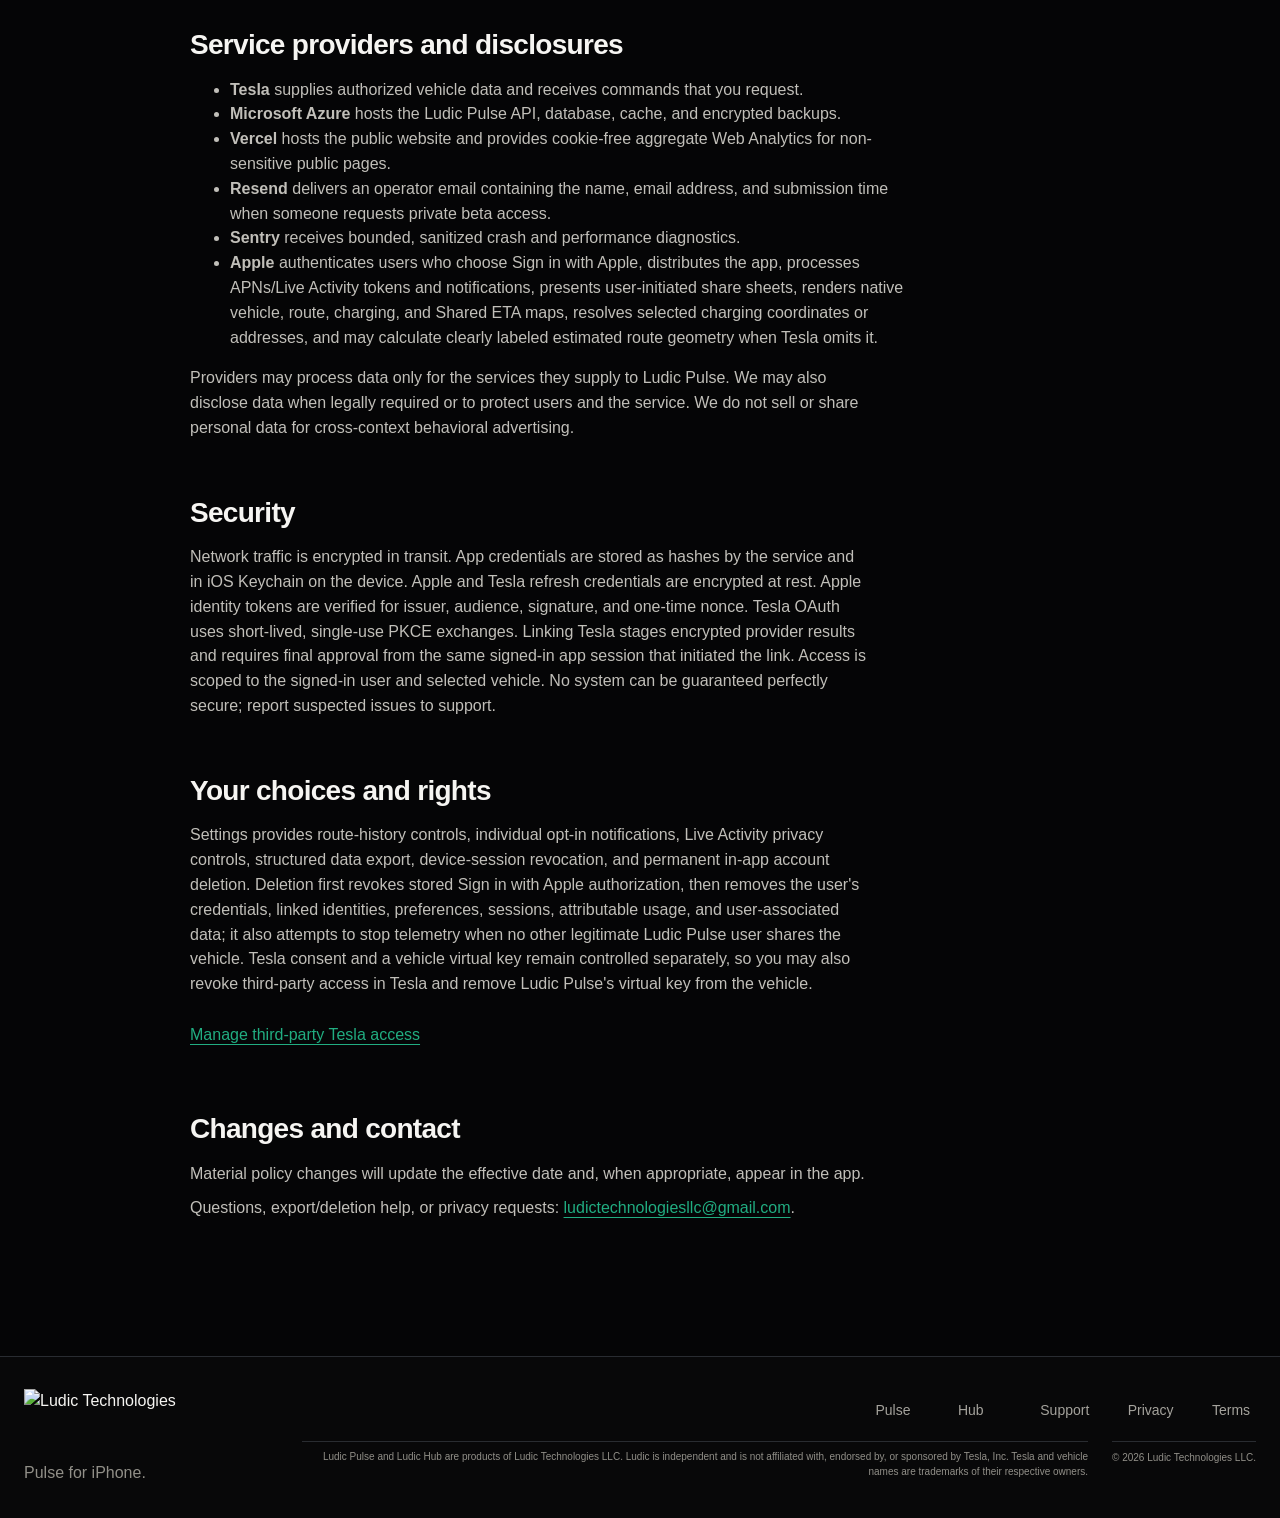
==== commit 7243b81a: "Clarify browser-managed handoff retention" ====
--- a/privacy/index.html
+++ b/privacy/index.html
@@ -14,7 +14,7 @@
 <tr><td data-label="Category">Diagnostics</td><td data-label="Examples">Sanitized crashes, performance spans, app/build version, and fixed subsystem labels</td><td data-label="Purpose">Detect failures and improve reliability</td></tr>
 <tr><td data-label="Category">Optional Ask Pulse questions</td><td data-label="Examples">Your submitted question and limited query context, described below</td><td data-label="Purpose">Use Apple Private Cloud Compute to interpret questions about recorded history and vehicle features</td></tr>
 </tbody></table>
-<h2>Location, routes, and Shared ETA</h2><p>Vehicle location may be used transiently to show the latest parked location and provide directions. Exact route points are excluded from route history unless you turn on <strong>Save route history</strong>. Shared ETA is separate, manual, and off by default: when you create a link, the latest position, destination when permitted, Tesla ETA and distance, and route geometry when available are shown to anyone with that link until arrival, route cancellation or replacement, manual stop, or four hours. If Tesla does not provide route geometry, the recipient browser may ask Apple Maps for an estimated remaining route between the current position and destination; it is labeled as estimated, while Tesla remains the source of ETA and remaining distance. The plaintext token is carried in the shared link’s URL fragment and protected by iOS Keychain on the sharing phone, not stored in our database. In the recipient browser, the fragment is removed and a one-use handoff in tab session storage opens a clean document before Apple’s map script loads. That handoff is valid for 30 seconds and is removed before the map loads; if navigation is interrupted, it is removed on the next Shared ETA open or when the tab closes. The active browser connection then retains the token only in worker memory. Reloading requires reopening the original link. If browser storage is unavailable, a first-party route view remains available without Apple’s map script. Shared ETA recipient views have no analytics, ads, replay, or third-party tracking. Screenshots, session replay, VINs, coordinates, tokens, request bodies, email, and user identity are excluded from Sentry diagnostics.</p>
+<h2>Location, routes, and Shared ETA</h2><p>Vehicle location may be used transiently to show the latest parked location and provide directions. Exact route points are excluded from route history unless you turn on <strong>Save route history</strong>. Shared ETA is separate, manual, and off by default: when you create a link, the latest position, destination when permitted, Tesla ETA and distance, and route geometry when available are shown to anyone with that link until arrival, route cancellation or replacement, manual stop, or four hours. If Tesla does not provide route geometry, the recipient browser may ask Apple Maps for an estimated remaining route between the current position and destination; it is labeled as estimated, while Tesla remains the source of ETA and remaining distance. The plaintext token is carried in the shared link’s URL fragment and protected by iOS Keychain on the sharing phone, not stored in our database. In the recipient browser, the fragment is removed and a one-use handoff in tab session storage opens a clean document before Apple’s map script loads. That handoff is valid for 30 seconds and is removed before the map loads; if navigation is interrupted, it is removed on the next Shared ETA open; otherwise retention depends on the browser’s tab-session handling. The active browser connection then retains the token only in worker memory. Reloading requires reopening the original link. If browser storage is unavailable, a first-party route view remains available without Apple’s map script. Shared ETA recipient views have no analytics, ads, replay, or third-party tracking. Screenshots, session replay, VINs, coordinates, tokens, request bodies, email, and user identity are excluded from Sentry diagnostics.</p>
 <h2>Charging locations</h2><p>When you view charging history or open a charge, Pulse may send a visible session’s saved coordinates or full street address to Apple Maps to display its location and look for a matching current place name. It limits and queues these requests, reuses completed results across recent sessions, history, and detail, and stops pending lookups when they are no longer needed or the app enters the background. It does not request your phone’s current GPS location for this lookup or scan your entire charging history in the background. A pin derived from an address is labeled separately from a recorded charging point. Saved place names such as Home take priority; generic labels such as Away are not treated as venue names, and ambiguous nearby businesses are not presented as the charging site. Apple place details describe the current map directory and do not establish which business occupied an address when an older charge occurred. Pulse keeps lookup results only in a bounded, short-lived in-memory cache, clears its cache when the account or vehicle context changes or you sign out, and does not write those results into charging history or persist them on disk.</p>
 <h2>Car activity and vehicle schedules</h2><p>The Car screen can display two summaries from recorded history. Tile choices are saved for the selected car on this iPhone. If you select Next scheduled event, Pulse may send up to eight enabled schedule locations to Apple Maps to resolve their time zones while that screen is active. This does not request the phone’s GPS location, change vehicle schedules, or send Tesla credentials to Apple. Lookups are queued, cached briefly in memory, and cancelled when no longer needed or when the app enters the background; private caches are cleared on sign-out or a vehicle/account change. Pulse retains timestamped vehicle-connectivity and last-active evidence for up to 30 days. Connectivity loss alone is not treated as sleep; a sleep-duration label requires Tesla state evidence and identifies an observed minimum rather than inventing an exact sleep time.</p>
 <h2>Vehicle appearance</h2><p>Automatic appearance makes an initial request to Tesla for factory-paint options for your authorized vehicle. We retain the paint code, paint name and lookup time with your account’s vehicle record and cache them on this iPhone; we do not retain the full options response. A successful result is reused without recurring polling. This lookup does not issue vehicle-data, wake or command requests. An unsuccessful initial lookup can be retried explicitly. Manual color and No illustration choices are saved on this iPhone and take priority over automatic matching. Signing out clears the local factory-paint cache. Account deletion removes your cloud factory-paint record.</p>
